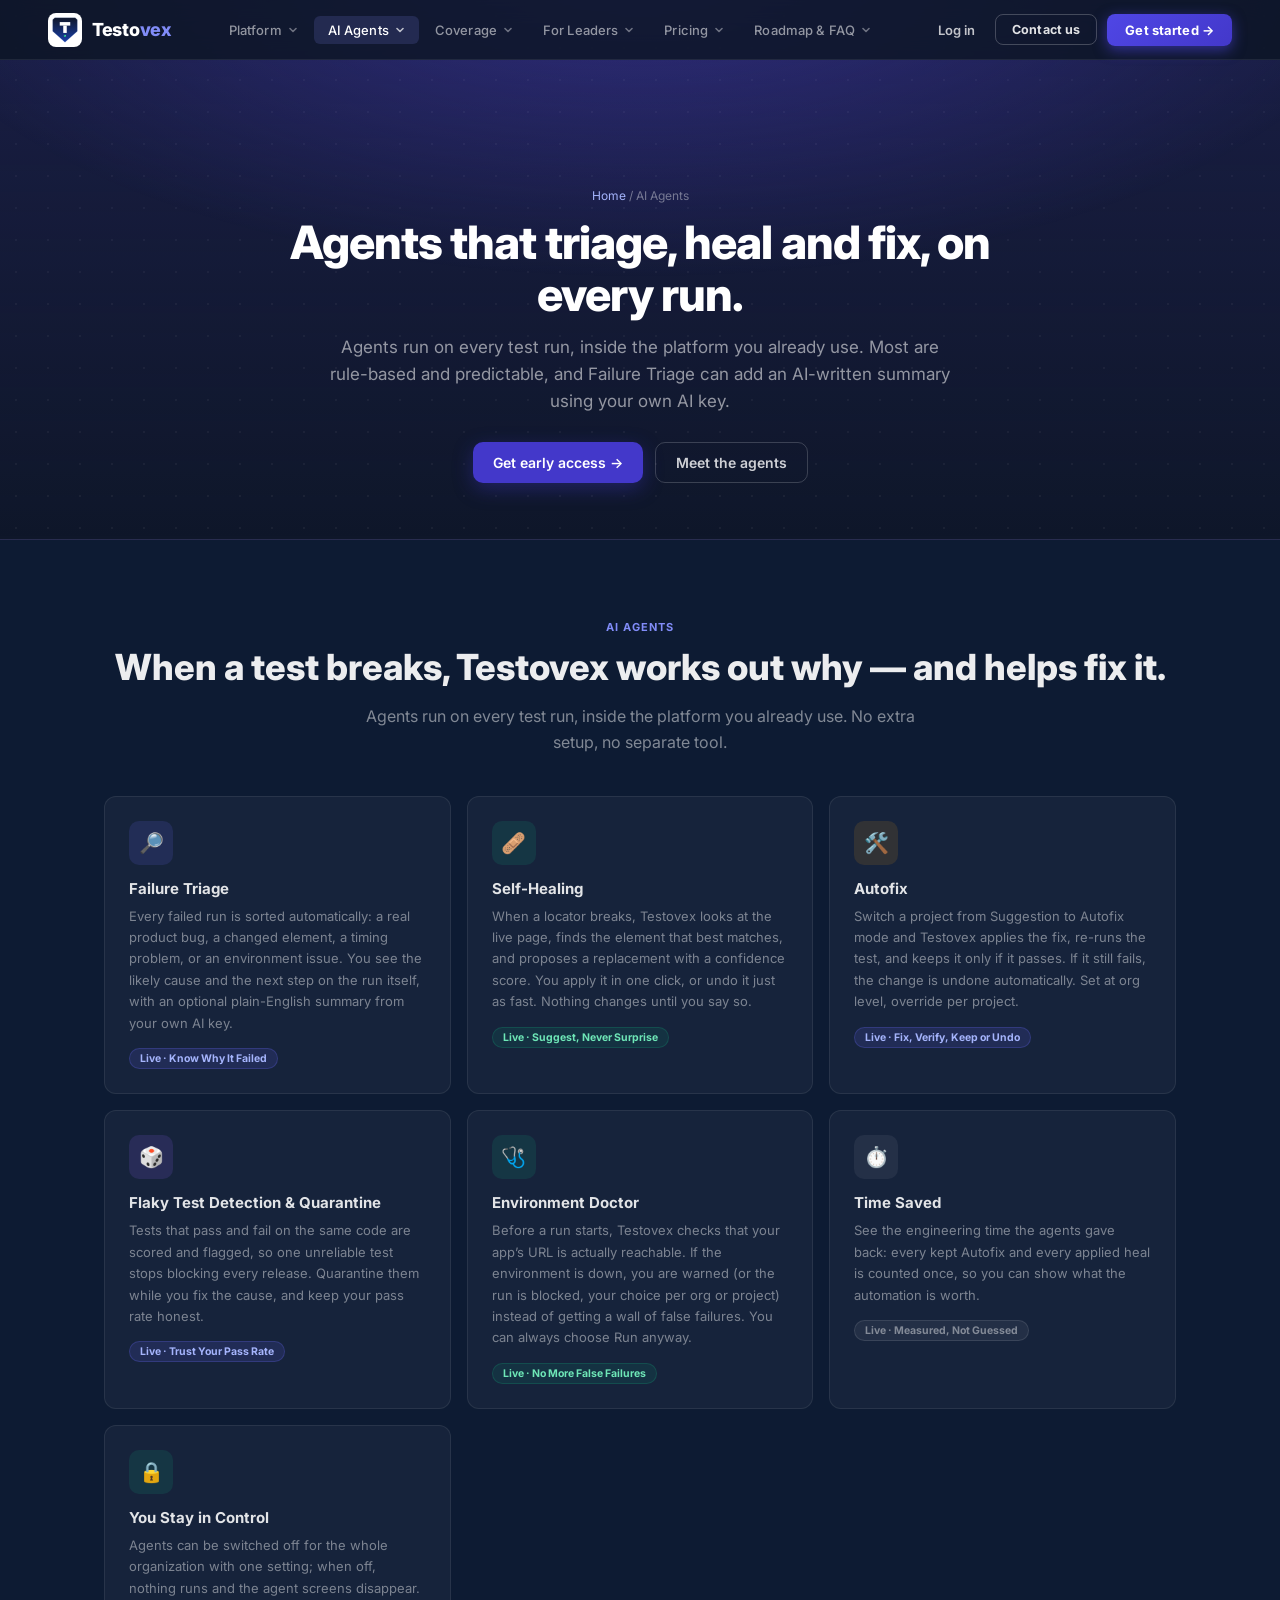
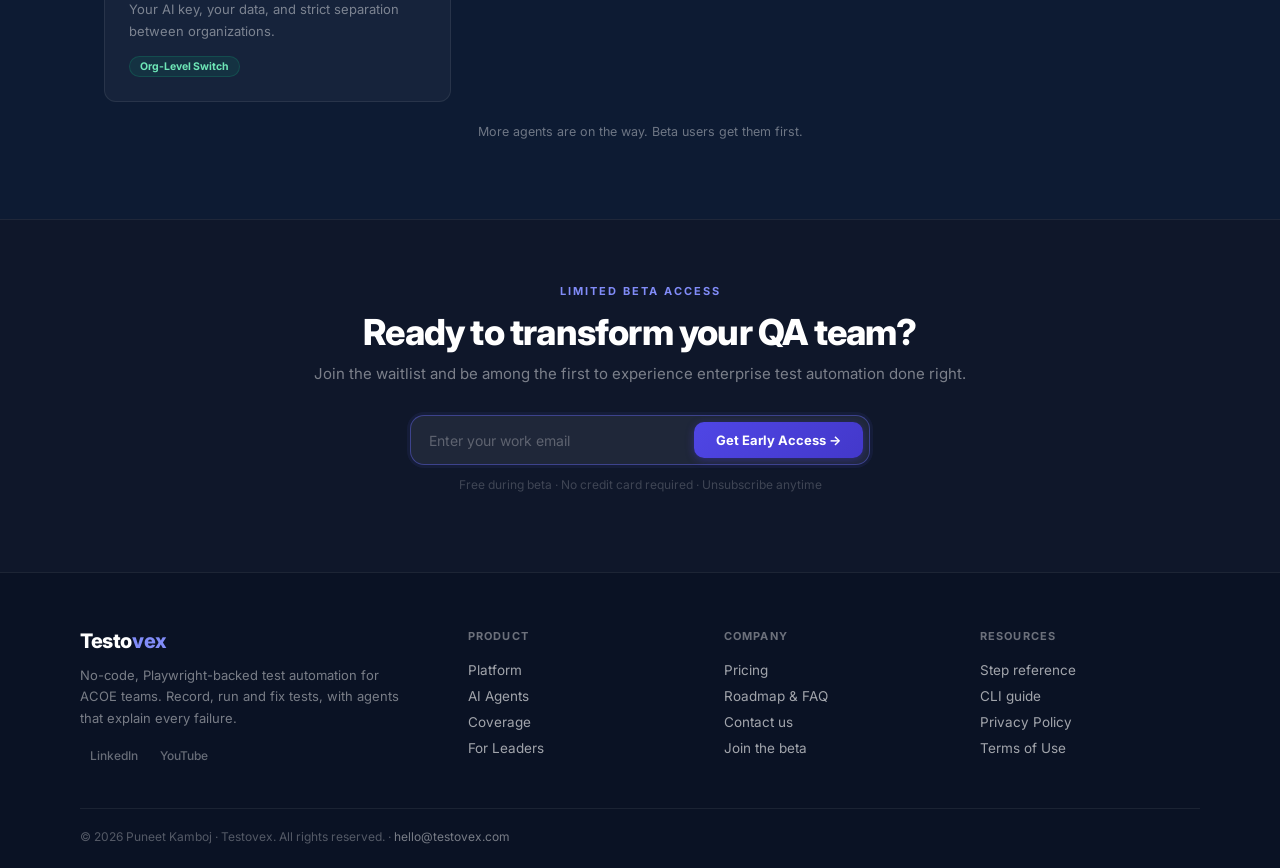
==== agents.html @ 24b2164e "Clean URLs without .html" ====
<!DOCTYPE html>
<html lang="en">
<head>
  <meta charset="UTF-8" />
  <meta name="viewport" content="width=device-width, initial-scale=1.0" />
  <title>AI Agents — Testovex</title>
  <meta name="description" content="Failure Triage, Self-Healing, Autofix, flaky test detection and Environment Doctor. Agents that explain every failure and help fix it." />

  <!-- Open Graph / LinkedIn / Facebook -->
  <meta property="og:type"        content="website" />
  <meta property="og:url"         content="https://testovex.com/agents" />
  <meta property="og:title"       content="AI Agents — Testovex" />
  <meta property="og:description" content="Failure Triage, Self-Healing, Autofix, flaky test detection and Environment Doctor. Agents that explain every failure and help fix it." />
  <meta property="og:image"       content="https://testovex.com/og-image.png" />
  <meta property="og:image:width"  content="1200" />
  <meta property="og:image:height" content="630" />
  <meta property="og:site_name"   content="Testovex" />

  <!-- Twitter / X Card -->
  <meta name="twitter:card"        content="summary_large_image" />
  <meta name="twitter:site"        content="@testovex" />
  <meta name="twitter:title"       content="AI Agents — Testovex" />
  <meta name="twitter:description" content="Failure Triage, Self-Healing, Autofix, flaky test detection and Environment Doctor. Agents that explain every failure and help fix it." />
  <meta name="twitter:image"       content="https://testovex.com/og-image.png" />

  <link rel="canonical" href="https://testovex.com/agents" />
  <link rel="icon" type="image/x-icon" href="favicon.ico" />
  <link rel="icon" type="image/png" sizes="32x32" href="favicon-32.png" />
  <link rel="icon" type="image/png" sizes="16x16" href="favicon-16.png" />
  <link rel="apple-touch-icon" sizes="180x180" href="apple-touch-icon.png" />
  <link rel="preconnect" href="https://fonts.googleapis.com" />
  <link rel="preconnect" href="https://fonts.gstatic.com" crossorigin />
  <link href="https://fonts.googleapis.com/css2?family=Inter:wght@400;500;600;700;800;900&family=JetBrains+Mono:wght@400;500&display=swap" rel="stylesheet" />
  <link rel="stylesheet" href="assets/site.css" />
</head>
<body>

<!-- Background -->
<div class="bg"></div>

<nav>
  <a class="nav-logo" href="/">
    <div class="nav-logo-icon">
      <svg width="28" height="28" viewBox="0 0 400 400" xmlns="http://www.w3.org/2000/svg">
        <defs>
          <linearGradient id="sg" x1="0" y1="0" x2="0" y2="1">
            <stop offset="0%" stop-color="#0F172A"/>
            <stop offset="100%" stop-color="#1A3FAA"/>
          </linearGradient>
        </defs>
        <polygon points="54,24 346,24 376,54 376,218 200,376 24,218 24,54" fill="url(#sg)"/>
        <polygon points="54,24 346,24 376,54 376,218 200,376 24,218 24,54" fill="none" stroke="#6384D4" stroke-width="4" stroke-opacity="0.6"/>
        <rect x="125" y="87" width="150" height="50" fill="white"/>
        <rect x="175" y="137" width="50" height="105" fill="white"/>
        <circle cx="200" cy="284" r="16" fill="#10B981"/>
        <polyline points="192,284 198,291 210,275" fill="none" stroke="white" stroke-width="3.5" stroke-linecap="round" stroke-linejoin="round"/>
      </svg>
    </div>
    <span class="nav-logo-name">Testo<span>vex</span></span>
  </a>
  <div class="lp-nav-links" id="lpNavLinks">
    <div class="lp-dd">
      <a class="lp-dd-btn" href="/platform" aria-haspopup="true">Platform <svg width="10" height="10" viewBox="0 0 10 10" aria-hidden="true"><path d="M2 3.5l3 3 3-3" fill="none" stroke="currentColor" stroke-width="1.6" stroke-linecap="round" stroke-linejoin="round"/></svg></a>
      <div class="lp-dd-menu" role="menu">
        <a href="/#demo" role="menuitem"><b>See it in action</b><span>Watch a real test run, start to finish</span></a>
        <a href="/platform#features" role="menuitem"><b>All features</b><span>Everything in the beta, at a glance</span></a>
        <a href="/platform#recorder" role="menuitem"><b>Smart recorder</b><span>Click through your app, get a smart-locator test</span></a>
        <a href="/platform#locator" role="menuitem"><b>Smart locator engine</b><span>9 strategies, tests survive UI change</span></a>
        <a href="/platform#recording" role="menuitem"><b>Run diagnostics</b><span>Video, screenshots and traces</span></a>
        <a href="/platform#collaboration" role="menuitem"><b>Version history</b><span>Rollback and project milestones</span></a>
        <a href="/platform#cli" role="menuitem"><b>CLI &amp; CI/CD</b><span>Run from any pipeline</span></a>
      </div>
    </div>
    <div class="lp-dd">
      <a class="lp-dd-btn active" href="/agents" aria-haspopup="true">AI Agents <svg width="10" height="10" viewBox="0 0 10 10" aria-hidden="true"><path d="M2 3.5l3 3 3-3" fill="none" stroke="currentColor" stroke-width="1.6" stroke-linecap="round" stroke-linejoin="round"/></svg></a>
      <div class="lp-dd-menu" role="menu">
        <a href="/agents#agents" role="menuitem"><b>All agents</b><span>What runs on every test run</span></a>
        <a href="/agents#a-triage" role="menuitem"><b>Failure Triage</b><span>Why each test failed, sorted automatically</span></a>
        <a href="/agents#a-heal" role="menuitem"><b>Self-Healing</b><span>A new locator proposed from the live page</span></a>
        <a href="/agents#a-autofix" role="menuitem"><b>Autofix</b><span>Apply, re-run, keep only if it passes</span></a>
        <a href="/agents#a-flaky" role="menuitem"><b>Flaky detection &amp; quarantine</b><span>Unreliable tests flagged, builds trusted</span></a>
        <a href="/agents#a-doctor" role="menuitem"><b>Environment Doctor</b><span>Checks your app is up before a run</span></a>
        <a href="/agents#a-time" role="menuitem"><b>Time Saved</b><span>Hours the agents gave back</span></a>
      </div>
    </div>
    <div class="lp-dd">
      <a class="lp-dd-btn" href="/coverage" aria-haspopup="true">Coverage <svg width="10" height="10" viewBox="0 0 10 10" aria-hidden="true"><path d="M2 3.5l3 3 3-3" fill="none" stroke="currentColor" stroke-width="1.6" stroke-linecap="round" stroke-linejoin="round"/></svg></a>
      <div class="lp-dd-menu" role="menu">
        <a href="/coverage#generate" role="menuitem"><b>Generate your way</b><span>UI, API or both: generate, record or build</span></a>
        <a href="/coverage#g-ui" role="menuitem"><b>No-code UI journeys</b><span>Record, generate or build browser flows</span></a>
        <a href="/coverage#g-api" role="menuitem"><b>No-code API checks</b><span>curl, Postman or OpenAPI in, tests out</span></a>
        <a href="/coverage#g-mix" role="menuitem"><b>Full-stack journeys</b><span>UI + API in one test case</span></a>
        <a href="/coverage#f-data" role="menuitem"><b>Data-driven runs</b><span>One flow, many rows: CSV, Excel, JSON or generated</span></a>
        <a href="/coverage#f-blueprint" role="menuitem"><b>AI scenarios from requirements</b><span>Blueprint: AI drafts automation from a user story</span></a>
        <a href="/coverage#f-url" role="menuitem"><b>AI from any URL</b><span>Paste a page, AI drafts wider coverage</span></a>
      </div>
    </div>
    <div class="lp-dd">
      <a class="lp-dd-btn" href="/leaders" aria-haspopup="true">For Leaders <svg width="10" height="10" viewBox="0 0 10 10" aria-hidden="true"><path d="M2 3.5l3 3 3-3" fill="none" stroke="currentColor" stroke-width="1.6" stroke-linecap="round" stroke-linejoin="round"/></svg></a>
      <div class="lp-dd-menu" role="menu">
        <a href="/leaders#org-demo" role="menuitem"><b>Org dashboards</b><span>Release readiness, automation value, failures</span></a>
        <a href="/leaders#f-library" role="menuitem"><b>Component library</b><span>One approved flow, shared by every project</span></a>
        <a href="/leaders#security" role="menuitem"><b>Security &amp; governance</b><span>Isolation, roles and locked credentials</span></a>
      </div>
    </div>
    <div class="lp-dd">
      <a class="lp-dd-btn" href="/pricing" aria-haspopup="true">Pricing <svg width="10" height="10" viewBox="0 0 10 10" aria-hidden="true"><path d="M2 3.5l3 3 3-3" fill="none" stroke="currentColor" stroke-width="1.6" stroke-linecap="round" stroke-linejoin="round"/></svg></a>
      <div class="lp-dd-menu" role="menu">
        <a href="/pricing#pricing" role="menuitem"><b>Plans</b><span>Starter, Team, Business and Enterprise</span></a>
        <a href="/pricing#roi" role="menuitem"><b>ROI calculator</b><span>What your QA team's time is worth</span></a>
      </div>
    </div>
    <div class="lp-dd">
      <a class="lp-dd-btn" href="/roadmap" aria-haspopup="true">Roadmap &amp; FAQ <svg width="10" height="10" viewBox="0 0 10 10" aria-hidden="true"><path d="M2 3.5l3 3 3-3" fill="none" stroke="currentColor" stroke-width="1.6" stroke-linecap="round" stroke-linejoin="round"/></svg></a>
      <div class="lp-dd-menu" role="menu">
        <a href="/roadmap#roadmap" role="menuitem"><b>Roadmap</b><span>What is coming after beta</span></a>
        <a href="/roadmap#faq" role="menuitem"><b>FAQ</b><span>Questions QA leaders and security teams ask</span></a>
        <a href="https://app.testovex.com/docs/steps/" role="menuitem"><b>Step reference</b><span>Every step type, with examples</span></a>
        <a href="https://app.testovex.com/docs/cli/" role="menuitem"><b>CLI guide</b><span>Install, run, rerun and CI gating</span></a>
      </div>
    </div>
  </div>
  <div class="nav-actions">
    <a class="nav-login" href="https://app.testovex.com/login">Log in</a>
    <a class="nav-btn nav-contact" href="mailto:hello@testovex.com?subject=Testovex%20Inquiry">Contact us</a>
    <a class="nav-btn nav-cta" href="#beta">Get started <span aria-hidden="true">→</span></a>
    <button type="button" class="nav-burger" id="navBurger" aria-label="Open menu" aria-expanded="false" aria-controls="lpMobile">
      <span></span><span></span><span></span>
    </button>
  </div>
  <div class="lp-mobile" id="lpMobile" hidden>
    <div class="lp-m-group">Platform</div>
    <a href="/#demo">See it in action</a>
    <a href="/platform#features">All features</a>
    <a href="/platform#recorder">Smart recorder</a>
    <a href="/platform#locator">Smart locator engine</a>
    <a href="/platform#recording">Run diagnostics</a>
    <a href="/platform#collaboration">Version history</a>
    <a href="/platform#cli">CLI &amp; CI/CD</a>
    <div class="lp-m-group">AI Agents</div>
    <a href="/agents#agents">All agents</a>
    <a href="/agents#a-triage">Failure Triage</a>
    <a href="/agents#a-heal">Self-Healing</a>
    <a href="/agents#a-autofix">Autofix</a>
    <a href="/agents#a-flaky">Flaky detection &amp; quarantine</a>
    <a href="/agents#a-doctor">Environment Doctor</a>
    <a href="/agents#a-time">Time Saved</a>
    <div class="lp-m-group">Coverage</div>
    <a href="/coverage#generate">Generate your way</a>
    <a href="/coverage#g-ui">No-code UI journeys</a>
    <a href="/coverage#g-api">No-code API checks</a>
    <a href="/coverage#g-mix">Full-stack journeys</a>
    <a href="/coverage#f-data">Data-driven runs</a>
    <a href="/coverage#f-blueprint">AI scenarios from requirements</a>
    <a href="/coverage#f-url">AI from any URL</a>
    <div class="lp-m-group">For Leaders</div>
    <a href="/leaders#org-demo">Org dashboards</a>
    <a href="/leaders#f-library">Component library</a>
    <a href="/leaders#security">Security &amp; governance</a>
    <div class="lp-m-group">More</div>
    <a href="/pricing#pricing">Pricing</a>
    <a href="/pricing#roi">ROI calculator</a>
    <a href="/roadmap#roadmap">Roadmap</a>
    <a href="/roadmap#faq">FAQ</a>
    <a href="https://app.testovex.com/docs/steps/">Step reference</a>
    <a href="https://app.testovex.com/docs/cli/">CLI guide</a>
    <div class="lp-m-actions">
      <a class="nav-btn nav-cta" href="#beta">Get started →</a>
      <a class="lp-m-login" href="https://app.testovex.com/login">Log in</a>
      <a class="lp-m-login" href="mailto:hello@testovex.com?subject=Testovex%20Inquiry">Contact us</a>
    </div>
  </div>
</nav>

<main>
<section class="pg-hero">
  <div class="pg-crumb"><a href="/">Home</a> / AI Agents</div>
  <h1>Agents that triage, heal and fix, on every run.</h1>
  <p>Agents run on every test run, inside the platform you already use. Most are rule-based and predictable, and Failure Triage can add an AI-written summary using your own AI key.</p>
  <div class="pg-actions">
    <a class="pg-btn primary" href="#beta">Get early access →</a>
    <a class="pg-btn ghost" href="#agents">Meet the agents</a>
  </div>
</section>

<section class="lp-agents" id="agents">
  <div class="lp-container">
    <div class="lp-features-header lp-fade">
      <div class="lp-sec-label">AI Agents</div>
      <div class="lp-sec-title">When a test breaks, Testovex works out why &mdash; and helps fix it.</div>
      <p class="lp-sec-sub">Agents run on every test run, inside the platform you already use. No extra setup, no separate tool.</p>
    </div>
    <div class="lp-feature-grid">
      <div class="lp-feature-card lp-fade" id="a-triage"><div class="lp-feature-icon" style="background:rgba(99,102,241,0.15)">🔎</div><h3>Failure Triage</h3><p>Every failed run is sorted automatically: a real product bug, a changed element, a timing problem, or an environment issue. You see the likely cause and the next step on the run itself, with an optional plain-English summary from your own AI key.</p><span class="lp-ftag blue">Live · Know Why It Failed</span></div>
      <div class="lp-feature-card lp-fade" id="a-heal"><div class="lp-feature-icon" style="background:rgba(16,185,129,0.12)">🩹</div><h3>Self-Healing</h3><p>When a locator breaks, Testovex looks at the live page, finds the element that best matches, and proposes a replacement with a confidence score. You apply it in one click, or undo it just as fast. Nothing changes until you say so.</p><span class="lp-ftag teal">Live · Suggest, Never Surprise</span></div>
      <div class="lp-feature-card lp-fade" id="a-autofix"><div class="lp-feature-icon" style="background:rgba(245,158,11,0.12)">🛠️</div><h3>Autofix</h3><p>Switch a project from Suggestion to Autofix mode and Testovex applies the fix, re-runs the test, and keeps it only if it passes. If it still fails, the change is undone automatically. Set at org level, override per project.</p><span class="lp-ftag blue">Live · Fix, Verify, Keep or Undo</span></div>
      <div class="lp-feature-card lp-fade" id="a-flaky"><div class="lp-feature-icon" style="background:rgba(139,92,246,0.15)">🎲</div><h3>Flaky Test Detection &amp; Quarantine</h3><p>Tests that pass and fail on the same code are scored and flagged, so one unreliable test stops blocking every release. Quarantine them while you fix the cause, and keep your pass rate honest.</p><span class="lp-ftag blue">Live · Trust Your Pass Rate</span></div>
      <div class="lp-feature-card lp-fade" id="a-doctor"><div class="lp-feature-icon" style="background:rgba(16,185,129,0.12)">🩺</div><h3>Environment Doctor</h3><p>Before a run starts, Testovex checks that your app&rsquo;s URL is actually reachable. If the environment is down, you are warned (or the run is blocked, your choice per org or project) instead of getting a wall of false failures. You can always choose Run anyway.</p><span class="lp-ftag teal">Live · No More False Failures</span></div>
      <div class="lp-feature-card lp-fade" id="a-time"><div class="lp-feature-icon" style="background:rgba(255,255,255,0.06)">⏱️</div><h3>Time Saved</h3><p>See the engineering time the agents gave back: every kept Autofix and every applied heal is counted once, so you can show what the automation is worth.</p><span class="lp-ftag gray">Live · Measured, Not Guessed</span></div>
      <div class="lp-feature-card lp-fade" id="a-control"><div class="lp-feature-icon" style="background:rgba(16,185,129,0.12)">🔒</div><h3>You Stay in Control</h3><p>Agents can be switched off for the whole organization with one setting; when off, nothing runs and the agent screens disappear. Your AI key, your data, and strict separation between organizations.</p><span class="lp-ftag teal">Org-Level Switch</span></div>
    </div>
    <p class="lp-agent-note">More agents are on the way. Beta users get them first.</p>
  </div>
</section>

<section class="cta-section" id="beta">
  <div class="section-eyebrow" style="margin-bottom:12px;">Limited beta access</div>
  <h2 class="cta-title">Ready to transform your QA team?</h2>
  <p class="cta-sub">Join the waitlist and be among the first to experience enterprise test automation done right.</p>

  <form class="cta-form" id="ctaForm">
    <input type="email" id="ctaEmailInput" placeholder="Enter your work email" required autocomplete="email" />
    <button type="submit">Get Early Access →</button>
  </form>
  <p class="cta-note">Free during beta · No credit card required · Unsubscribe anytime</p>

  <div class="cta-success" id="ctaSuccess" style="margin-top: 12px;">
    <svg viewBox="0 0 24 24" fill="none" stroke="currentColor" stroke-width="2.5" width="16" height="16"><polyline points="20 6 9 17 4 12"/></svg>
    You're on the list! We'll review and send your invite soon.
  </div>
</section>


</main>

<footer class="site-footer">
  <div class="sf-inner">
    <div class="sf-brand">
      <a class="sf-logo" href="/">Testo<span>vex</span></a>
      <p>No-code, Playwright-backed test automation for ACOE teams. Record, run and fix tests, with agents that explain every failure.</p>
      <div class="socials">
        <a href="https://linkedin.com/company/testovex" target="_blank" rel="noopener">LinkedIn</a>
        <a href="https://youtube.com/@testovex" target="_blank" rel="noopener">YouTube</a>
      </div>
    </div>
    <div class="sf-col">
      <h5>Product</h5>
      <a href="/platform">Platform</a>
      <a href="/agents">AI Agents</a>
      <a href="/coverage">Coverage</a>
      <a href="/leaders">For Leaders</a>
    </div>
    <div class="sf-col">
      <h5>Company</h5>
      <a href="/pricing">Pricing</a>
      <a href="/roadmap">Roadmap &amp; FAQ</a>
      <a href="mailto:hello@testovex.com">Contact us</a>
      <a href="#beta">Join the beta</a>
    </div>
    <div class="sf-col">
      <h5>Resources</h5>
      <a href="https://app.testovex.com/docs/steps/">Step reference</a>
      <a href="https://app.testovex.com/docs/cli/">CLI guide</a>
      <a href="/privacy-policy">Privacy Policy</a>
      <a href="/terms-of-use">Terms of Use</a>
    </div>
  </div>
  <div class="sf-bottom">© 2026 Puneet Kamboj · Testovex. All rights reserved. · <a href="mailto:hello@testovex.com">hello@testovex.com</a></div>
</footer>

<script src="assets/site.js" defer></script>
</body>
</html>
---- assets/site.css ----
/* base.css */
    *, *::before, *::after { margin: 0; padding: 0; box-sizing: border-box; }

    html, body {
      font-family: 'Inter', -apple-system, BlinkMacSystemFont, sans-serif;
      background: #0F172A;
      color: #fff;
      scroll-behavior: smooth;
      overflow-x: hidden; /* prevent horizontal scroll on any screen size */
    }

    /* ── Background ── */
    .bg {
      position: fixed;
      inset: 0;
      z-index: 0;
      pointer-events: none;
    }
    .bg::before {
      content: '';
      position: absolute;
      inset: 0;
      background:
        radial-gradient(ellipse 90% 55% at 50% -5%, #312E81 0%, transparent 65%),
        radial-gradient(ellipse 40% 40% at 85% 85%, #1E1B8C 0%, transparent 60%);
    }
    .bg::after {
      content: '';
      position: absolute;
      inset: 0;
      background-image: radial-gradient(circle, rgba(255,255,255,0.05) 1px, transparent 1px);
      background-size: 32px 32px;
    }

    /* ── Navbar ── */
    nav {
      position: fixed;
      top: 0;
      left: 0;
      right: 0;
      z-index: 100;
      height: 60px;
      display: flex;
      align-items: center;
      justify-content: space-between;
      padding: 0 48px;
      border-bottom: 1px solid rgba(255,255,255,0.07);
      background: rgba(15,23,42,0.85);
      backdrop-filter: blur(12px);
      -webkit-backdrop-filter: blur(12px);
    }

    /* Push page content below the fixed nav */
    body { padding-top: 60px; }
    .nav-logo {
      display: flex;
      align-items: center;
      gap: 10px;
      text-decoration: none;
    }
    .nav-logo-icon {
      width: 34px; height: 34px;
      background: white;
      border-radius: 8px;
      display: flex; align-items: center; justify-content: center;
      padding: 3px; flex-shrink: 0;
    }
    .nav-logo-name { font-size: 18px; font-weight: 800; color: white; letter-spacing: -0.3px; }
    .nav-logo-name span { color: #818CF8; }
    .nav-actions {
      display: flex; align-items: center; gap: 10px; flex-shrink: 0;
    }
    /* Same gradient/shadow language as the "Get Early Access" CTA button */
    .nav-btn {
      flex-shrink: 0; white-space: nowrap; text-decoration: none;
      padding: 7px 16px; border-radius: 8px;
      background: linear-gradient(135deg, #4F46E5 0%, #4338CA 100%);
      color: white; font-size: 12.5px; font-weight: 700;
      font-family: inherit; letter-spacing: 0.01em;
      box-shadow: 0 2px 8px rgba(67,56,202,0.45);
      transition: opacity 0.2s, transform 0.1s;
    }
    .nav-btn:hover { opacity: 0.88; transform: translateY(-1px); }
    

    /* ── Hero section ── */
    .hero {
      position: relative;
      z-index: 10;
      min-height: calc(100vh - 60px);
      display: flex;
      flex-direction: row;
      align-items: center;
      justify-content: center;
      gap: 56px;
      padding: 48px 48px;
    }

    /* ── Left column ── */
    .hero-left {
      flex: 0 0 430px;
      display: flex;
      flex-direction: column;
      align-items: flex-start;
    }

    /* Status badge */
    .status {
      display: inline-flex; align-items: center; gap: 7px;
      background: rgba(67,56,202,0.2);
      border: 1px solid rgba(99,102,241,0.35);
      border-radius: 999px;
      padding: 5px 16px;
      font-size: 12px; font-weight: 600; color: #C7D2FE;
      margin-bottom: 16px;
    }
    .status-dot {
      width: 6px; height: 6px;
      background: #10B981; border-radius: 50%;
      animation: blink 2s infinite;
    }
    @keyframes blink { 0%,100% { opacity:1; } 50% { opacity:0.4; } }

    /* Headline */
    h1 {
      font-size: clamp(28px, 3.2vw, 46px);
      font-weight: 900; line-height: 1.08;
      letter-spacing: -1.5px; text-align: left;
      margin-bottom: 12px;
    }
    h1 .muted  { color: rgba(255,255,255,0.38); }
    h1 .accent { color: #818CF8; }

    /* Social proof bar */
    .social-proof {
      display: flex; align-items: center; gap: 10px;
      margin-bottom: 16px;
    }
    .sp-avatars {
      display: flex;
    }
    .sp-avatar {
      width: 28px; height: 28px; border-radius: 50%;
      border: 2px solid #0F172A;
      margin-left: -8px; flex-shrink: 0;
      display: flex; align-items: center; justify-content: center;
      font-size: 10px; font-weight: 700; color: white;
    }
    .sp-avatar:first-child { margin-left: 0; }
    .sp-text { font-size: 13px; color: rgba(255,255,255,0.55); }
    .sp-text strong { color: #A5B4FC; font-weight: 600; }

    /* Subtitle */
    .sub {
      font-size: 14px; line-height: 1.65;
      color: rgba(255,255,255,0.5);
      margin-bottom: 22px;
    }
    .sub strong { color: rgba(255,255,255,0.8); font-weight: 600; }

    /* Beta perks row */
    .beta-perks {
      display: flex; flex-wrap: wrap; gap: 8px;
      margin-bottom: 20px;
    }
    .perk {
      display: flex; align-items: center; gap: 5px;
      font-size: 11.5px; font-weight: 600;
      color: #6EE7B7;
      background: rgba(16,185,129,0.08);
      border: 1px solid rgba(16,185,129,0.2);
      border-radius: 999px;
      padding: 4px 12px;
    }
    .perk svg { flex-shrink: 0; }

    /* Email form */
    .form-wrap { width: 100%; margin-bottom: 8px; }
    .form-label {
      font-size: 11px; font-weight: 700;
      letter-spacing: 1.2px; text-transform: uppercase;
      color: #818CF8; margin-bottom: 10px;
    }
    .form {
      display: flex; align-items: center; gap: 8px;
      background: rgba(255,255,255,0.07);
      border: 1.5px solid rgba(99,102,241,0.45);
      border-radius: 14px;
      padding: 6px 6px 6px 18px;
      transition: border-color 0.2s, box-shadow 0.2s;
      box-shadow: 0 0 0 3px rgba(99,102,241,0.08), inset 0 1px 0 rgba(255,255,255,0.06);
    }
    .form:focus-within {
      border-color: #6366F1;
      box-shadow: 0 0 0 4px rgba(99,102,241,0.18), inset 0 1px 0 rgba(255,255,255,0.08);
    }
    .form-icon { color: rgba(129,140,248,0.7); flex-shrink: 0; display: flex; }
    .form input {
      flex: 1; background: transparent; border: none; outline: none;
      color: white; font-size: 14px; font-family: inherit; min-width: 0;
    }
    .form input::placeholder { color: rgba(255,255,255,0.28); }
    .form button {
      flex-shrink: 0; padding: 10px 20px; border-radius: 10px; border: none;
      background: linear-gradient(135deg, #4F46E5 0%, #4338CA 100%);
      color: white; font-size: 13px; font-weight: 700; cursor: pointer;
      font-family: inherit; transition: opacity 0.2s, transform 0.1s;
      white-space: nowrap;
      box-shadow: 0 2px 8px rgba(67,56,202,0.45);
    }
    .form button:hover { opacity: 0.88; transform: translateY(-1px); }
    .form-note { font-size: 11px; color: rgba(255,255,255,0.22); margin-top: 8px; }

    /* Urgency line */
    .urgency {
      display: flex; align-items: center; gap: 6px;
      font-size: 12px; color: rgba(255,165,0,0.75);
      margin-top: 12px;
    }
    .urgency svg { flex-shrink: 0; }

    /* Spot counter */
    .spot-counter {
      width: 100%;
      background: rgba(255,165,0,0.06);
      border: 1px solid rgba(255,165,0,0.2);
      border-radius: 12px;
      padding: 12px 16px;
      margin-top: 12px;
    }
    .spot-counter-top {
      display: flex; align-items: center; justify-content: space-between;
      margin-bottom: 8px;
    }
    .spot-counter-label {
      font-size: 12px; font-weight: 600; color: rgba(255,165,0,0.85);
      display: flex; align-items: center; gap: 6px;
    }
    .spot-counter-nums {
      font-size: 11px; color: rgba(255,255,255,0.4);
    }
    .spot-counter-nums strong { color: rgba(255,255,255,0.75); font-weight: 700; }
    .spot-bar-bg {
      width: 100%; height: 6px; border-radius: 3px;
      background: rgba(255,255,255,0.08);
      overflow: hidden;
    }
    .spot-bar-fill {
      height: 100%; border-radius: 3px;
      background: linear-gradient(90deg, #F59E0B, #EF4444);
      transition: width 0.5s ease;
    }
    .spot-counter-bottom {
      display: flex; align-items: center; justify-content: space-between;
      margin-top: 6px;
    }
    .spot-joined {
      font-size: 11px; color: rgba(255,255,255,0.35);
    }
    .spot-joined strong { color: #6EE7B7; font-weight: 700; }
    .spot-remaining {
      font-size: 11px; font-weight: 700; color: rgba(255,165,0,0.8);
    }

    /* Success / duplicate messages */
    .success-msg {
      display: none; align-items: center; gap: 8px;
      background: rgba(16,185,129,0.1);
      border: 1px solid rgba(16,185,129,0.28);
      border-radius: 10px; padding: 12px 18px;
      font-size: 13px; font-weight: 600; color: #6EE7B7;
      width: 100%; margin-bottom: 8px;
    }

    /* ── Divider ── */
    .col-divider {
      width: 1px; align-self: stretch;
      background: rgba(255,255,255,0.07); flex-shrink: 0;
    }

    /* ── Right column: feature grid ── */
    .hero-right { flex: 1; min-width: 0; }
    .features-label {
      font-size: 10.5px; font-weight: 700;
      letter-spacing: 1.8px; text-transform: uppercase;
      color: rgba(255,255,255,0.25); margin-bottom: 10px;
    }
    .feature-grid {
      display: grid;
      grid-template-columns: repeat(4, 1fr);
      gap: 7px;
    }
    .feat {
      display: flex; flex-direction: row; align-items: flex-start;
      gap: 9px;
      background: rgba(255,255,255,0.04);
      border: 1px solid rgba(255,255,255,0.08);
      border-radius: 9px; padding: 10px 12px;
      text-align: left;
      transition: background 0.2s, border-color 0.2s, transform 0.15s;
      cursor: default;
    }
    .feat:hover {
      background: rgba(99,102,241,0.1);
      border-color: rgba(99,102,241,0.3);
      transform: translateY(-2px);
    }
    .feat-icon { font-size: 16px; line-height: 1; flex-shrink: 0; margin-top: 1px; }
    .feat-content { display: flex; flex-direction: column; gap: 3px; min-width: 0; }
    .feat-label { font-size: 11.5px; font-weight: 700; color: rgba(255,255,255,0.75); line-height: 1.2; }
    .feat-desc  { font-size: 10.5px; color: rgba(255,255,255,0.38); line-height: 1.3; }
    .feat:hover .feat-label { color: rgba(255,255,255,0.95); }
    .feat:hover .feat-desc  { color: rgba(255,255,255,0.6); }

    /* ── How it works ── */
    .hiw-section {
      position: relative; z-index: 10;
      padding: 72px 48px 80px;
      border-top: 1px solid rgba(255,255,255,0.07);
    }
    .hiw-steps {
      display: grid;
      grid-template-columns: repeat(3, 1fr);
      gap: 0;
      margin-top: 48px;
      position: relative;
    }
    .hiw-steps::before {
      content: '';
      position: absolute;
      top: 28px; left: calc(16.67% + 14px); right: calc(16.67% + 14px);
      height: 1px;
      background: linear-gradient(90deg, rgba(99,102,241,0.5) 0%, rgba(99,102,241,0.15) 50%, rgba(99,102,241,0.5) 100%);
    }
    .hiw-step {
      display: flex; flex-direction: column; align-items: center;
      text-align: center; padding: 0 24px;
    }
    .hiw-num {
      width: 56px; height: 56px; border-radius: 50%;
      background: linear-gradient(135deg, #4F46E5 0%, #4338CA 100%);
      display: flex; align-items: center; justify-content: center;
      font-size: 20px; font-weight: 900; color: white;
      box-shadow: 0 0 0 6px rgba(99,102,241,0.15);
      margin-bottom: 20px; position: relative; z-index: 1;
      flex-shrink: 0;
    }
    .hiw-icon-wrap {
      width: 56px; height: 56px; border-radius: 50%;
      background: rgba(99,102,241,0.12);
      border: 1px solid rgba(99,102,241,0.25);
      display: flex; align-items: center; justify-content: center;
      font-size: 22px;
      margin-bottom: 20px; position: relative; z-index: 1;
      flex-shrink: 0;
    }
    .hiw-step-title {
      font-size: 16px; font-weight: 800; color: white;
      margin-bottom: 8px; letter-spacing: -0.3px;
    }
    .hiw-step-desc {
      font-size: 13.5px; color: rgba(255,255,255,0.45); line-height: 1.6;
    }
    .hiw-step-tag {
      display: inline-block;
      font-size: 10px; font-weight: 700; letter-spacing: 0.8px; text-transform: uppercase;
      color: #818CF8;
      background: rgba(99,102,241,0.1);
      border: 1px solid rgba(99,102,241,0.2);
      border-radius: 4px; padding: 2px 8px;
      margin-bottom: 10px;
    }
    .hiw-callout {
      margin-top: 48px;
      background: rgba(99,102,241,0.07);
      border: 1px solid rgba(99,102,241,0.18);
      border-radius: 16px;
      padding: 24px 32px;
      display: flex; align-items: center; gap: 20px;
    }
    .hiw-callout-icon {
      font-size: 28px; flex-shrink: 0;
    }
    .hiw-callout-text { flex: 1; }
    .hiw-callout-title { font-size: 14px; font-weight: 700; color: white; margin-bottom: 4px; }
    .hiw-callout-desc  { font-size: 13px; color: rgba(255,255,255,0.45); line-height: 1.5; }

    /* ── Illustrated mockups ── */
    .mock-ui {
      width: 100%; height: 220px;
      background: #0A1628;
      position: relative; overflow: hidden;
      display: flex; flex-direction: column;
    }
    .mock-sidebar {
      position: absolute; left: 0; top: 0; bottom: 0;
      width: 120px;
      background: rgba(255,255,255,0.03);
      border-right: 1px solid rgba(255,255,255,0.06);
      display: flex; flex-direction: column;
      gap: 4px; padding: 12px 8px;
    }
    .mock-nav-item {
      height: 22px; border-radius: 5px;
      background: rgba(255,255,255,0.05);
    }
    .mock-nav-item.active {
      background: rgba(99,102,241,0.18);
      border: 1px solid rgba(99,102,241,0.25);
    }
    .mock-main {
      position: absolute; left: 120px; top: 0; right: 0; bottom: 0;
      padding: 12px;
      display: flex; flex-direction: column; gap: 6px;
    }
    .mock-step-row {
      display: flex; align-items: center; gap: 8px;
      background: rgba(255,255,255,0.04);
      border: 1px solid rgba(255,255,255,0.06);
      border-radius: 6px; padding: 6px 10px;
      animation: slideIn 0.4s ease both;
    }
    .mock-step-row.new-row {
      background: rgba(99,102,241,0.1);
      border-color: rgba(99,102,241,0.25);
    }
    @keyframes slideIn { from { opacity:0; transform:translateX(-8px); } to { opacity:1; transform:none; } }
    .mock-step-num {
      width: 16px; height: 16px; border-radius: 50%;
      background: linear-gradient(135deg,#4F46E5,#4338CA);
      font-size: 8px; font-weight: 900; color: white;
      display: flex; align-items: center; justify-content: center;
      flex-shrink: 0;
    }
    .mock-step-label {
      flex: 1; height: 8px; border-radius: 3px;
      background: rgba(255,255,255,0.12);
    }
    .mock-step-badge {
      font-size: 8px; font-weight: 700; padding: 2px 6px; border-radius: 3px;
      background: rgba(16,185,129,0.15); color: #6EE7B7;
      border: 1px solid rgba(16,185,129,0.2);
    }
    /* Run result mockup */
    .mock-result-grid {
      display: grid; grid-template-columns: 1fr 1fr; gap: 6px;
    }
    .mock-stat {
      background: rgba(255,255,255,0.04);
      border: 1px solid rgba(255,255,255,0.07);
      border-radius: 7px; padding: 8px 10px;
    }
    .mock-stat.pass { border-color: rgba(16,185,129,0.25); background: rgba(16,185,129,0.07); }
    .mock-stat.fail { border-color: rgba(239,68,68,0.25); background: rgba(239,68,68,0.07); }
    .mock-stat-num { font-size: 18px; font-weight: 900; color: white; }
    .mock-stat-num.g { color: #6EE7B7; }
    .mock-stat-num.r { color: #FCA5A5; }
    .mock-stat-lbl { font-size: 9px; color: rgba(255,255,255,0.35); margin-top: 1px; }
    .mock-video-bar {
      display: flex; align-items: center; gap: 8px;
      background: rgba(99,102,241,0.08);
      border: 1px solid rgba(99,102,241,0.18);
      border-radius: 6px; padding: 7px 10px;
    }
    .mock-play-btn {
      width: 20px; height: 20px; border-radius: 50%;
      background: linear-gradient(135deg,#4F46E5,#4338CA);
      display: flex; align-items: center; justify-content: center;
      flex-shrink: 0;
    }
    .mock-timeline { flex: 1; height: 4px; border-radius: 2px; background: rgba(255,255,255,0.08); overflow: hidden; }
    .mock-timeline-fill { height: 100%; width: 38%; background: #6366F1; border-radius: 2px; }
    /* Analytics mockup */
    .mock-chart-bars {
      display: flex; align-items: flex-end; gap: 4px;
      height: 80px; padding: 0 4px;
    }
    .mock-bar {
      flex: 1; border-radius: 3px 3px 0 0;
      background: linear-gradient(180deg, #6366F1 0%, #4338CA 100%);
      opacity: 0.7;
      animation: growBar 0.6s ease both;
    }
    .mock-bar.hi { opacity: 1; }
    .mock-bar.lo { opacity: 0.35; }
    @keyframes growBar { from { transform: scaleY(0); transform-origin: bottom; } to { transform: scaleY(1); } }

    /* scroll hint */
    .scroll-hint {
      position: absolute;
      bottom: 24px; left: 50%;
      transform: translateX(-50%);
      display: flex; flex-direction: column; align-items: center; gap: 6px;
      font-size: 11px; color: rgba(255,255,255,0.22);
      animation: bobble 2.5s ease-in-out infinite;
      cursor: pointer; text-decoration: none;
    }
    @keyframes bobble { 0%,100% { transform: translateX(-50%) translateY(0); } 50% { transform: translateX(-50%) translateY(5px); } }

    /* ── Screenshots section ── */
    .screenshots-section {
      position: relative; z-index: 10;
      padding: 72px 48px 80px;
      border-top: 1px solid rgba(255,255,255,0.07);
    }
    .section-eyebrow {
      font-size: 11px; font-weight: 700;
      letter-spacing: 2px; text-transform: uppercase;
      color: #818CF8; margin-bottom: 10px;
    }
    .section-title {
      font-size: clamp(24px, 2.5vw, 36px);
      font-weight: 800; letter-spacing: -0.8px;
      color: white; margin-bottom: 8px;
    }
    .section-sub {
      font-size: 15px; color: rgba(255,255,255,0.45);
      margin-bottom: 48px; max-width: 520px;
    }

    .screenshots-grid {
      display: grid;
      grid-template-columns: repeat(3, 1fr);
      gap: 24px;
    }

    .ss-card {
      display: flex; flex-direction: column;
      background: rgba(255,255,255,0.03);
      border: 1px solid rgba(255,255,255,0.09);
      border-radius: 16px;
      overflow: hidden;
      transition: border-color 0.25s, transform 0.2s, box-shadow 0.25s;
    }
    .ss-card:hover {
      border-color: rgba(99,102,241,0.4);
      transform: translateY(-4px);
      box-shadow: 0 20px 60px rgba(67,56,202,0.18);
    }

    /* Browser chrome bar */
    .ss-chrome {
      display: flex; align-items: center; gap: 6px;
      background: rgba(255,255,255,0.05);
      border-bottom: 1px solid rgba(255,255,255,0.06);
      padding: 8px 12px;
      flex-shrink: 0;
    }
    .ss-dot {
      width: 8px; height: 8px; border-radius: 50%;
    }
    .ss-dot-r { background: rgba(255,95,86,0.5); }
    .ss-dot-y { background: rgba(255,189,46,0.5); }
    .ss-dot-g { background: rgba(39,201,63,0.5); }
    .ss-url {
      flex: 1; background: rgba(255,255,255,0.06); border-radius: 4px;
      padding: 3px 8px; font-size: 9px; color: rgba(255,255,255,0.25);
      margin-left: 4px;
    }

    /* Screenshot image area */
    .ss-img {
      flex: 1;
      position: relative;
      background: rgba(15,23,42,0.6);
      display: flex; align-items: stretch; justify-content: center;
      overflow: hidden;
      min-height: 200px;
    }
    .ss-img img {
      width: 100%; height: 100%;
      object-fit: cover; object-position: top left;
      display: block;
    }
    .mock-ui { min-height: 200px; display: flex; }
    /* Placeholder — hidden; replaced by .mock-ui */
    .ss-placeholder { display: none; }

    .ss-body { padding: 18px 20px 20px; }
    .ss-tag {
      display: inline-block;
      font-size: 10px; font-weight: 700; letter-spacing: 0.8px; text-transform: uppercase;
      color: #818CF8;
      background: rgba(99,102,241,0.1);
      border: 1px solid rgba(99,102,241,0.2);
      border-radius: 4px; padding: 2px 8px;
      margin-bottom: 8px;
    }
    .ss-title { font-size: 15px; font-weight: 700; color: white; margin-bottom: 6px; }
    .ss-desc  { font-size: 13px; color: rgba(255,255,255,0.45); line-height: 1.5; }

    /* ── Bottom CTA section ── */
    .cta-section {
      position: relative; z-index: 10;
      padding: 64px 48px 80px;
      border-top: 1px solid rgba(255,255,255,0.07);
      display: flex; flex-direction: column; align-items: center;
      text-align: center;
    }
    .cta-title {
      font-size: clamp(24px, 2.8vw, 38px);
      font-weight: 800; letter-spacing: -0.8px; color: white;
      margin-bottom: 10px;
    }
    .cta-sub { font-size: 15px; color: rgba(255,255,255,0.45); margin-bottom: 32px; }
    .cta-form {
      display: flex; gap: 10px; width: 100%; max-width: 460px;
      background: rgba(255,255,255,0.07);
      border: 1.5px solid rgba(99,102,241,0.45);
      border-radius: 14px;
      padding: 6px 6px 6px 18px;
      transition: border-color 0.2s, box-shadow 0.2s;
      box-shadow: 0 0 0 3px rgba(99,102,241,0.08);
    }
    .cta-form:focus-within {
      border-color: #6366F1;
      box-shadow: 0 0 0 4px rgba(99,102,241,0.18);
    }
    .cta-form input {
      flex: 1; background: transparent; border: none; outline: none;
      color: white; font-size: 14px; font-family: inherit; min-width: 0;
    }
    .cta-form input::placeholder { color: rgba(255,255,255,0.28); }
    .cta-form button {
      flex-shrink: 0; padding: 10px 22px; border-radius: 10px; border: none;
      background: linear-gradient(135deg, #4F46E5 0%, #4338CA 100%);
      color: white; font-size: 13px; font-weight: 700; cursor: pointer;
      font-family: inherit; transition: opacity 0.2s, transform 0.1s;
      box-shadow: 0 2px 8px rgba(67,56,202,0.45);
    }
    .cta-form button:hover { opacity: 0.88; transform: translateY(-1px); }
    .cta-note { font-size: 12px; color: rgba(255,255,255,0.2); margin-top: 12px; }
    .cta-success {
      display: none; align-items: center; gap: 8px;
      background: rgba(16,185,129,0.1); border: 1px solid rgba(16,185,129,0.28);
      border-radius: 10px; padding: 12px 20px;
      font-size: 14px; font-weight: 600; color: #6EE7B7;
    }

    /* ── Footer ── */
    footer {
      position: relative; z-index: 10;
      display: flex; align-items: center; justify-content: space-between;
      padding: 0 48px; height: 56px;
      border-top: 1px solid rgba(255,255,255,0.07);
    }
    .footer-copy {
      font-size: 12px; color: rgba(255,255,255,0.25);
      display: flex; align-items: center; gap: 16px;
    }
    .footer-email {
      font-size: 12px; color: rgba(255,255,255,0.35);
      text-decoration: none; transition: color 0.2s;
    }
    .footer-email:hover { color: rgba(255,255,255,0.7); }
    .socials { display: flex; align-items: center; gap: 2px; }
    .socials a {
      display: flex; align-items: center; gap: 5px;
      color: rgba(255,255,255,0.38); text-decoration: none;
      font-size: 12px; font-weight: 500;
      padding: 5px 10px; border-radius: 6px;
      transition: color 0.2s, background 0.2s;
    }
    .socials a:hover { color: white; background: rgba(255,255,255,0.07); }
    .socials a svg { width: 13px; height: 13px; flex-shrink: 0; }

    /* ── Mobile ── */
    /* ── Tablet (≤860px) ── */
    @media (max-width: 860px) {
      nav { padding: 0 24px; }
      .scroll-hint { display: none; }

      .hero {
        flex-direction: column; align-items: center;
        padding: 32px 24px; gap: 32px; min-height: auto;
      }
      .hero-left { flex: none; width: 100%; max-width: 540px; align-items: center; }
      h1 { text-align: center; font-size: clamp(28px, 6vw, 42px); }
      .sub { text-align: center; }
      .social-proof { justify-content: center; }
      .beta-perks { justify-content: center; }
      .col-divider { display: none; }
      .hero-right { width: 100%; }
      .feature-grid { grid-template-columns: repeat(3, 1fr); }

      .hiw-section { padding: 48px 24px; }
      .hiw-steps { grid-template-columns: 1fr; gap: 32px; }
      .hiw-steps::before { display: none; }
      .hiw-callout { flex-direction: column; text-align: center; }

      .screenshots-section { padding: 48px 24px 56px; }
      .screenshots-grid { grid-template-columns: 1fr; }

      .cta-section { padding: 48px 24px 64px; }

      footer {
        flex-direction: column; height: auto;
        padding: 20px 24px; gap: 14px;
      }
      .socials { flex-wrap: wrap; justify-content: center; }
    }

    /* ── Large phone (≤600px) ── */
    @media (max-width: 600px) {
      .feature-grid { grid-template-columns: repeat(2, 1fr); }

      /* Stack form: input full-width on top, button below */
      .form {
        flex-direction: column; align-items: stretch;
        padding: 10px 14px; gap: 10px;
      }
      .form-icon { display: none; }
      .form input { font-size: 15px; }
      .form button {
        padding: 12px 16px; border-radius: 10px; font-size: 14px;
        width: 100%; text-align: center;
      }

      .cta-form {
        flex-direction: column; align-items: stretch;
        padding: 10px 14px; gap: 10px;
      }
      .cta-form input { font-size: 15px; }
      .cta-form button {
        padding: 12px 16px; border-radius: 10px; font-size: 14px;
        width: 100%; text-align: center;
      }

      .hiw-step { padding: 0 8px; }
      .section-title { font-size: clamp(20px, 5.5vw, 28px); }
    }

    /* ── Small phone (≤420px) ── */
    @media (max-width: 420px) {
      nav { padding: 0 16px; }

      .hero { padding: 24px 16px; gap: 24px; }
      .hero-left { max-width: 100%; }
      h1 { font-size: clamp(26px, 7vw, 36px); letter-spacing: -1px; }
      .beta-perks { gap: 6px; }
      .perk { font-size: 11px; padding: 4px 10px; }

      .hiw-section { padding: 36px 16px; }
      .hiw-callout { padding: 18px 20px; }

      .screenshots-section { padding: 36px 16px 48px; }
      .section-sub { font-size: 14px; }

      .cta-section { padding: 36px 16px 56px; }
      .cta-title { font-size: clamp(20px, 6vw, 28px); }

      /* Simplify mock-ui on very small screens — hide sidebar to give content room */
      .mock-sidebar { display: none; }
      .mock-main { left: 0; padding: 10px; }

      footer { padding: 16px; }
      .footer-copy { flex-direction: column; gap: 6px; align-items: center; text-align: center; }
    }

    /* ── Nav feature links ── */
    .lp-nav-links {
      display: flex; align-items: center;
      flex: 1; justify-content: center; gap: 4px;
    }
    .lp-nav-links a {
      font-size: 13px; font-weight: 500;
      color: rgba(255,255,255,0.55);
      text-decoration: none; padding: 6px 14px;
      border-radius: 6px; white-space: nowrap;
      transition: color .15s, background .15s;
      letter-spacing: 0.01em;
    }
    .lp-nav-links a:hover {
      color: rgba(255,255,255,0.88);
      background: rgba(255,255,255,0.06);
    }
    @media (max-width: 960px) { .lp-nav-links { display: none; } }

    /* ── Nav v2: grouped menu, mobile menu, active state ── */
    html { scroll-padding-top: 76px; }
    section[id], div[id="beta"] { scroll-margin-top: 76px; }
    nav { transition: background .2s, box-shadow .2s, border-color .2s; }
    nav.scrolled { background: rgba(15,23,42,0.96); border-bottom-color: rgba(255,255,255,0.12); box-shadow: 0 6px 24px rgba(2,6,23,0.35); }
    .lp-nav-links { gap: 2px; }
    .lp-nav-links > a, .lp-dd-btn {
      font-size: 13.5px; font-weight: 500; font-family: inherit;
      color: rgba(255,255,255,0.62); text-decoration: none;
      padding: 8px 13px; border-radius: 8px; white-space: nowrap;
      background: none; border: 0; cursor: pointer;
      display: inline-flex; align-items: center; gap: 6px;
      transition: color .15s, background .15s;
    }
    .lp-nav-links > a:hover, .lp-dd-btn:hover, .lp-dd:focus-within > .lp-dd-btn, .lp-dd:hover > .lp-dd-btn {
      color: #fff; background: rgba(255,255,255,0.07);
    }
    .lp-nav-links > a.active, .lp-dd-btn.active { color: #fff; background: rgba(129,140,248,0.16); }
    .lp-dd { position: relative; }
    .lp-dd-btn svg { opacity: .7; transition: transform .15s; }
    .lp-dd:hover .lp-dd-btn svg, .lp-dd:focus-within .lp-dd-btn svg { transform: rotate(180deg); }
    .lp-dd-menu {
      position: absolute; top: 100%; left: 50%; transform: translateX(-50%);
      min-width: 270px; padding: 8px; margin-top: 8px;
      background: rgba(15,23,42,0.99); border: 1px solid rgba(255,255,255,0.1);
      border-radius: 12px; box-shadow: 0 18px 40px rgba(2,6,23,0.55);
      display: none; flex-direction: column; gap: 2px;
    }
    .lp-dd-menu::before { content: ""; position: absolute; left: 0; right: 0; top: -10px; height: 10px; }
    .lp-dd:hover .lp-dd-menu, .lp-dd:focus-within .lp-dd-menu { display: flex; }
    .lp-dd.closed .lp-dd-menu { display: none !important; }
    .lp-dd-menu a {
      display: flex; flex-direction: column; gap: 1px; padding: 9px 12px;
      border-radius: 8px; text-decoration: none; transition: background .15s;
    }
    .lp-dd-menu a:hover, .lp-dd-menu a:focus-visible { background: rgba(129,140,248,0.14); }
    .lp-dd-menu b { font-size: 13px; font-weight: 600; color: #fff; }
    .lp-dd-menu span { font-size: 11.5px; color: rgba(255,255,255,0.5); }
    .nav-login { font-size: 13px; font-weight: 600; color: rgba(255,255,255,0.75); text-decoration: none; padding: 8px 10px; border-radius: 8px; transition: color .15s, background .15s; }
    .nav-login:hover { color: #fff; background: rgba(255,255,255,0.07); }
    .nav-actions .nav-contact {
      background: transparent; box-shadow: none;
      border: 1px solid rgba(255,255,255,0.22); color: rgba(255,255,255,0.88);
    }
    .nav-actions .nav-contact:hover { background: rgba(255,255,255,0.08); opacity: 1; }
    .nav-actions .nav-cta { padding: 8px 18px; font-size: 13px; box-shadow: 0 4px 14px rgba(79,70,229,0.55); }
    .nav-burger {
      display: none; width: 40px; height: 40px; border-radius: 10px; cursor: pointer;
      background: rgba(255,255,255,0.06); border: 1px solid rgba(255,255,255,0.14);
      flex-direction: column; align-items: center; justify-content: center; gap: 4px; padding: 0;
    }
    .nav-burger span { display: block; width: 18px; height: 2px; background: #fff; border-radius: 2px; transition: transform .2s, opacity .2s; }
    .nav-burger[aria-expanded="true"] span:nth-child(1) { transform: translateY(6px) rotate(45deg); }
    .nav-burger[aria-expanded="true"] span:nth-child(2) { opacity: 0; }
    .nav-burger[aria-expanded="true"] span:nth-child(3) { transform: translateY(-6px) rotate(-45deg); }
    .lp-mobile {
      position: fixed; top: 60px; left: 0; right: 0; max-height: calc(100vh - 60px);
      overflow-y: auto; padding: 8px 16px 24px;
      background: #0F172A; border-bottom: 1px solid rgba(255,255,255,0.1);
      box-shadow: 0 24px 40px rgba(2,6,23,0.55);
    }
    .lp-mobile[hidden] { display: none; }
    .lp-m-group { font-size: 11px; font-weight: 700; letter-spacing: .08em; text-transform: uppercase; color: rgba(255,255,255,0.4); padding: 14px 8px 6px; }
    .lp-mobile a:not(.nav-btn) { display: block; padding: 11px 8px; font-size: 15px; color: rgba(255,255,255,0.88); text-decoration: none; border-radius: 8px; }
    .lp-mobile a:not(.nav-btn):active, .lp-mobile a:not(.nav-btn):hover { background: rgba(255,255,255,0.07); }
    .lp-m-actions { display: flex; flex-direction: column; gap: 6px; margin-top: 14px; padding-top: 14px; border-top: 1px solid rgba(255,255,255,0.1); }
    .lp-m-actions .nav-btn { text-align: center; padding: 12px 16px; font-size: 14px; }
    .lp-m-actions .lp-m-login { text-align: center; color: rgba(255,255,255,0.7); }
    @media (max-width: 1180px) { .nav-actions .nav-contact { display: none; } .lp-nav-links > a, .lp-dd-btn { padding: 8px 10px; font-size: 13px; } }
    @media (max-width: 1040px) { .nav-login { display: none; } }
    @media (max-width: 960px) {
      .lp-nav-links { display: none; }
      .nav-burger { display: inline-flex; }
      .nav-actions .nav-cta { padding: 7px 14px; }
      .nav-actions { gap: 8px; }
    }
    @media (min-width: 961px) { .lp-mobile { display: none !important; } }
    @media (prefers-reduced-motion: reduce) { html { scroll-behavior: auto; } nav, .nav-burger span, .lp-dd-btn svg { transition: none; } }

/* sections.css */
  .lp-container { max-width: 1120px; margin: 0 auto; padding: 0 24px; }
  .lp-sec-label { font-size: 11px; font-weight: 700; letter-spacing: .1em; text-transform: uppercase; color: #818CF8; margin-bottom: 12px; }
  .lp-sec-title { font-size: clamp(22px,3.5vw,36px); font-weight: 800; color: rgba(255,255,255,0.92); line-height: 1.2; margin-bottom: 14px; }
  .lp-sec-sub { font-size: 16px; color: rgba(255,255,255,0.48); line-height: 1.65; max-width: 560px; }
  .lp-divider { height: 1px; background: rgba(255,255,255,0.07); }
  .lp-fade { opacity: 0; transform: translateY(20px); transition: opacity .55s, transform .55s; }
  .lp-fade.vis { opacity: 1; transform: translateY(0); }

  /* Stats bar */
  .lp-stats-bar { background: #0A1628; border-top: 1px solid rgba(255,255,255,0.07); border-bottom: 1px solid rgba(255,255,255,0.07); padding: 28px 0; }
  .lp-stats-inner { display: flex; justify-content: space-around; align-items: center; gap: 24px; flex-wrap: wrap; }
  .lp-stat-item { text-align: center; }
  .lp-stat-val { font-size: clamp(22px,3vw,30px); font-weight: 900; color: #fff; letter-spacing: -1px; line-height: 1; }
  .lp-stat-val span { color: #818CF8; }
  .lp-stat-lbl { font-size: 11px; color: rgba(255,255,255,0.38); font-weight: 500; margin-top: 4px; }

  /* Problem section */
  .lp-problem { padding: 80px 0 70px; }
  .lp-problem-inner { display: grid; grid-template-columns: 1fr 1fr; gap: 64px; align-items: start; }
  @media (max-width: 768px) { .lp-problem-inner { grid-template-columns: 1fr; gap: 40px; } }
  .lp-pain-list { display: flex; flex-direction: column; gap: 12px; margin-top: 24px; }
  .lp-pain-item { display: flex; gap: 14px; align-items: flex-start; background: rgba(239,68,68,0.06); border: 1px solid rgba(239,68,68,0.18); border-radius: 10px; padding: 14px 16px; }
  .lp-pain-icon { width: 32px; height: 32px; border-radius: 8px; background: rgba(239,68,68,0.15); display: flex; align-items: center; justify-content: center; flex-shrink: 0; font-size: 15px; }
  .lp-pain-text strong { font-size: 14px; color: rgba(255,255,255,0.88); display: block; margin-bottom: 3px; }
  .lp-pain-text span { font-size: 13px; color: rgba(255,255,255,0.44); }
  .lp-solution-list { display: flex; flex-direction: column; gap: 12px; margin-top: 24px; }
  .lp-solution-item { display: flex; gap: 14px; align-items: flex-start; background: rgba(16,185,129,0.06); border: 1px solid rgba(16,185,129,0.18); border-radius: 10px; padding: 14px 16px; }
  .lp-solution-icon { width: 32px; height: 32px; border-radius: 8px; background: rgba(16,185,129,0.15); display: flex; align-items: center; justify-content: center; flex-shrink: 0; font-size: 15px; }
  .lp-solution-text strong { font-size: 14px; color: rgba(255,255,255,0.88); display: block; margin-bottom: 3px; }
  .lp-solution-text span { font-size: 13px; color: rgba(255,255,255,0.44); }

  /* Feature grid */

  /* ── Generate: UI, API or both ── */
  .gen-section { padding: 80px 0; background: #0F172A; }
  .gen-grid { display: grid; grid-template-columns: repeat(auto-fit, minmax(300px, 1fr)); gap: 16px; }
  .gen-card { background: rgba(255,255,255,0.04); border: 1px solid rgba(255,255,255,0.08); border-radius: 14px; padding: 26px; display: flex; flex-direction: column; }
  .gen-card.mix { background: linear-gradient(160deg, rgba(79,70,229,0.18), rgba(16,185,129,0.08)); border-color: rgba(129,140,248,0.35); }
  .gen-head { display: flex; align-items: center; gap: 12px; margin-bottom: 6px; }
  .gen-icon { width: 38px; height: 38px; border-radius: 10px; display: flex; align-items: center; justify-content: center; font-size: 19px; background: rgba(99,102,241,0.15); }
  .gen-card h3 { font-size: 17px; font-weight: 700; color: #fff; margin: 0; }
  .gen-lead { font-size: 13px; color: rgba(255,255,255,0.5); margin: 4px 0 16px; line-height: 1.6; }
  .gen-list { list-style: none; padding: 0; margin: 0 0 16px; display: flex; flex-direction: column; gap: 12px; }
  .gen-list li { font-size: 13px; color: rgba(255,255,255,0.6); line-height: 1.55; padding-left: 16px; position: relative; }
  .gen-list li::before { content: ""; position: absolute; left: 0; top: 7px; width: 6px; height: 6px; border-radius: 50%; background: #818CF8; }
  .gen-list li b { color: rgba(255,255,255,0.92); font-weight: 600; }
  .gen-tags { display: flex; flex-wrap: wrap; gap: 6px; margin-top: auto; }
  .gen-note { text-align: center; font-size: 12.5px; color: rgba(255,255,255,0.45); margin: 26px auto 0; max-width: 760px; line-height: 1.6; }

  /* ── Impressive v1: live run, org dashboard demo, step previews ── */
  .lr-card { background: linear-gradient(180deg, rgba(15,23,42,0.92), rgba(15,23,42,0.78)); border: 1px solid rgba(129,140,248,0.28); border-radius: 16px; box-shadow: 0 24px 60px rgba(2,6,23,0.55), 0 0 0 1px rgba(255,255,255,0.03) inset; overflow: hidden; margin-bottom: 14px; }
  .lr-bar { display: flex; align-items: center; gap: 10px; padding: 11px 14px; border-bottom: 1px solid rgba(255,255,255,0.07); background: rgba(255,255,255,0.03); }
  .lr-dots { display: flex; gap: 6px; } .lr-dots i { width: 9px; height: 9px; border-radius: 50%; background: rgba(255,255,255,0.18); display: block; }
  .lr-dots i:nth-child(1){background:#F87171} .lr-dots i:nth-child(2){background:#FBBF24} .lr-dots i:nth-child(3){background:#34D399}
  .lr-title { font-size: 12.5px; font-weight: 600; color: rgba(255,255,255,0.85); flex: 1; min-width: 0; white-space: nowrap; overflow: hidden; text-overflow: ellipsis; }
  .lr-title span { color: rgba(255,255,255,0.4); font-weight: 500; }
  .lr-chip { font-size: 11px; font-weight: 700; padding: 3px 10px; border-radius: 100px; background: rgba(99,102,241,0.18); color: #A5B4FC; border: 1px solid rgba(99,102,241,0.3); display: inline-flex; align-items: center; gap: 6px; transition: all .25s; }
  .lr-chip::before { content: ""; width: 6px; height: 6px; border-radius: 50%; background: currentColor; animation: lrPulse 1s infinite; }
  .lr-card.done .lr-chip { background: rgba(16,185,129,0.15); color: #6EE7B7; border-color: rgba(16,185,129,0.35); }
  .lr-card.done .lr-chip::before { animation: none; }
  @keyframes lrPulse { 50% { opacity: .3; } }
  .lr-progress { height: 2px; background: rgba(255,255,255,0.06); } .lr-progress i { display: block; height: 100%; width: 0; background: linear-gradient(90deg,#6366F1,#34D399); transition: width .5s ease; }
  .lr-steps { list-style: none; margin: 0; padding: 8px 6px; }
  .lr-step { display: flex; align-items: center; gap: 10px; padding: 7px 10px; border-radius: 8px; font-size: 12.5px; color: rgba(255,255,255,0.28); transition: color .25s, background .25s; }
  .lr-step.running { color: #fff; background: rgba(99,102,241,0.12); }
  .lr-step.done { color: rgba(255,255,255,0.8); }
  .lr-ico { width: 18px; height: 18px; border-radius: 50%; flex-shrink: 0; border: 1.5px solid rgba(255,255,255,0.18); position: relative; transition: all .25s; }
  .lr-step.running .lr-ico { border-color: rgba(129,140,248,0.35); border-top-color: #818CF8; animation: lrSpin .7s linear infinite; }
  .lr-step.done .lr-ico { background: #10B981; border-color: #10B981; }
  .lr-step.done .lr-ico::after { content: ""; position: absolute; left: 5px; top: 2px; width: 4px; height: 8px; border: solid #fff; border-width: 0 2px 2px 0; transform: rotate(45deg); }
  @keyframes lrSpin { to { transform: rotate(360deg); } }
  .lr-kind { font-size: 9.5px; font-weight: 800; letter-spacing: .06em; padding: 2px 7px; border-radius: 5px; flex-shrink: 0; }
  .lr-kind.ui { background: rgba(99,102,241,0.18); color: #A5B4FC; } .lr-kind.api { background: rgba(245,158,11,0.16); color: #FCD34D; }
  .lr-txt { flex: 1; min-width: 0; white-space: nowrap; overflow: hidden; text-overflow: ellipsis; }
  .lr-txt code { font-family: ui-monospace, SFMono-Regular, Menlo, monospace; font-size: 11.5px; color: rgba(255,255,255,0.55); }
  .lr-ms { font-size: 11px; color: rgba(255,255,255,0.35); font-variant-numeric: tabular-nums; opacity: 0; transition: opacity .25s; } .lr-step.done .lr-ms { opacity: 1; }
  .lr-foot { display: flex; align-items: center; justify-content: space-between; gap: 10px; padding: 10px 14px; border-top: 1px solid rgba(255,255,255,0.07); font-size: 11.5px; color: rgba(255,255,255,0.45); background: rgba(255,255,255,0.02); flex-wrap: wrap; }
  .lr-sum { color: rgba(255,255,255,0.3); transition: color .3s; } .lr-card.done .lr-sum { color: #6EE7B7; font-weight: 600; }
  .feat-more { margin-top: 2px; } .feat-more > summary { cursor: pointer; list-style: none; font-size: 12.5px; font-weight: 600; color: #A5B4FC; padding: 10px 14px; border: 1px dashed rgba(129,140,248,0.35); border-radius: 10px; text-align: center; transition: background .2s; }
  .feat-more > summary::-webkit-details-marker { display: none; } .feat-more > summary:hover { background: rgba(99,102,241,0.08); }
  .feat-more[open] > summary { margin-bottom: 10px; } .feat-more[open] > summary .fm-open { display: none; } .feat-more:not([open]) > summary .fm-close { display: none; }

  .od-section { padding: 88px 0; background: linear-gradient(180deg,#0A1628 0%,#0F172A 100%); }
  .od-wrap { background: rgba(15,23,42,0.85); border: 1px solid rgba(129,140,248,0.25); border-radius: 18px; box-shadow: 0 30px 70px rgba(2,6,23,0.55); overflow: hidden; max-width: 980px; margin: 0 auto; }
  .od-top { display: flex; align-items: center; gap: 12px; padding: 12px 16px; border-bottom: 1px solid rgba(255,255,255,0.07); background: rgba(255,255,255,0.03); flex-wrap: wrap; }
  .od-url { font-size: 12px; color: rgba(255,255,255,0.4); flex: 1; min-width: 160px; } .od-demo-tag { font-size: 10.5px; font-weight: 700; padding: 3px 10px; border-radius: 100px; background: rgba(245,158,11,0.14); color: #FCD34D; border: 1px solid rgba(245,158,11,0.3); }
  .od-tabs { display: flex; gap: 4px; padding: 10px 12px 0; overflow-x: auto; border-bottom: 1px solid rgba(255,255,255,0.07); scrollbar-width: none; } .od-tabs::-webkit-scrollbar { display: none; }
  .od-tab { font: inherit; font-size: 13px; font-weight: 600; color: rgba(255,255,255,0.5); background: none; border: 0; padding: 10px 16px; border-radius: 9px 9px 0 0; cursor: pointer; white-space: nowrap; border-bottom: 2px solid transparent; transition: color .15s, background .15s; }
  .od-tab:hover { color: #fff; background: rgba(255,255,255,0.05); } .od-tab[aria-selected="true"] { color: #fff; border-bottom-color: #818CF8; background: rgba(99,102,241,0.1); }
  .od-panel { display: none; padding: 22px; } .od-panel.active { display: block; animation: odIn .35s ease; }
  @keyframes odIn { from { opacity: 0; transform: translateY(8px); } to { opacity: 1; transform: none; } }
  .od-h { font-size: 15px; font-weight: 700; color: #fff; margin-bottom: 2px; } .od-sub { font-size: 12.5px; color: rgba(255,255,255,0.45); margin-bottom: 18px; }
  .od-tiles { display: grid; grid-template-columns: repeat(5, 1fr); gap: 10px; margin-bottom: 18px; }
  .od-tile { background: rgba(255,255,255,0.04); border: 1px solid rgba(255,255,255,0.08); border-radius: 12px; padding: 14px; } .od-tile small { display: block; font-size: 10.5px; text-transform: uppercase; letter-spacing: .06em; color: rgba(255,255,255,0.4); margin-bottom: 6px; }
  .od-tile b { display: block; font-size: 24px; color: #fff; line-height: 1.1; font-variant-numeric: tabular-nums; } .od-tile em { display: block; font-style: normal; font-size: 11.5px; color: #6EE7B7; margin-top: 4px; } .od-tile em.n { color: rgba(255,255,255,0.4); }
  .od-two { display: grid; grid-template-columns: 1fr 1fr; gap: 14px; }
  .od-box { background: rgba(255,255,255,0.03); border: 1px solid rgba(255,255,255,0.07); border-radius: 12px; padding: 16px; } .od-box h4 { font-size: 12.5px; font-weight: 700; color: rgba(255,255,255,0.85); margin: 0 0 12px; }
  .od-risk { display: flex; gap: 10px; align-items: flex-start; font-size: 12.5px; color: rgba(255,255,255,0.7); padding: 8px 0; border-top: 1px solid rgba(255,255,255,0.06); } .od-risk:first-of-type { border-top: 0; padding-top: 0; }
  .od-sev { width: 8px; height: 8px; border-radius: 50%; margin-top: 5px; flex-shrink: 0; } .od-sev.hi { background: #EF4444; } .od-sev.md { background: #F59E0B; } .od-sev.ok { background: #10B981; }
  .od-seg { display: flex; height: 12px; border-radius: 100px; overflow: hidden; background: rgba(255,255,255,0.06); margin-bottom: 10px; } .od-seg i { display: block; height: 100%; }
  .od-leg { display: flex; gap: 14px; font-size: 12px; color: rgba(255,255,255,0.6); flex-wrap: wrap; } .od-leg span::before { content: ""; display: inline-block; width: 8px; height: 8px; border-radius: 50%; margin-right: 6px; background: var(--c); }
  .od-row { display: grid; grid-template-columns: 1fr 70px 1.4fr; gap: 12px; align-items: center; padding: 10px 0; border-top: 1px solid rgba(255,255,255,0.06); font-size: 13px; color: rgba(255,255,255,0.8); } .od-row:first-of-type { border-top: 0; }
  .od-row .nm { display: flex; align-items: center; gap: 8px; }
  .od-bar { height: 8px; border-radius: 100px; background: rgba(255,255,255,0.07); overflow: hidden; } .od-bar > i { display: block; height: 100%; width: 0; border-radius: 100px; background: var(--c,#6366F1); transition: width .9s cubic-bezier(.2,.8,.2,1); }
  .od-panel.active .od-bar > i { width: var(--w); }
  .od-fr { display: grid; grid-template-columns: 150px 1fr 40px; gap: 12px; align-items: center; padding: 8px 0; font-size: 12.5px; color: rgba(255,255,255,0.75); } .od-fr b { text-align: right; color: #fff; font-variant-numeric: tabular-nums; }
  .od-cols { display: flex; align-items: flex-end; gap: 10px; height: 150px; padding: 6px 4px 0; } .od-col { flex: 1; display: flex; flex-direction: column; justify-content: flex-end; align-items: center; gap: 6px; height: 100%; font-size: 10.5px; color: rgba(255,255,255,0.4); }
  .od-col i { width: 100%; max-width: 38px; border-radius: 6px 6px 0 0; background: linear-gradient(180deg,#34D399,#10B981); height: 0; transition: height .9s cubic-bezier(.2,.8,.2,1); } .od-panel.active .od-col i { height: var(--h); }
  .od-note { font-size: 11.5px; color: rgba(255,255,255,0.4); margin-top: 14px; line-height: 1.6; }
  .od-foot { text-align: center; max-width: 720px; margin: 22px auto 0; font-size: 13px; color: rgba(255,255,255,0.5); line-height: 1.7; }
  @media (max-width: 860px) { .od-tiles { grid-template-columns: repeat(2, 1fr); } .od-two { grid-template-columns: 1fr; } .od-row { grid-template-columns: 1fr 56px; } .od-row .od-bar { grid-column: 1 / -1; } .od-fr { grid-template-columns: 110px 1fr 34px; } .od-panel { padding: 16px; } }

  .gp-box { margin: 0 0 16px; padding: 12px 14px; border-radius: 10px; background: rgba(2,6,23,0.55); border: 1px solid rgba(255,255,255,0.08); font-family: ui-monospace, SFMono-Regular, Menlo, monospace; font-size: 11.5px; line-height: 1.9; color: rgba(255,255,255,0.6); }
  .gp-box .k { display: inline-block; min-width: 34px; font-weight: 800; font-size: 9.5px; letter-spacing: .06em; padding: 1px 6px; border-radius: 4px; margin-right: 8px; text-align: center; } .gp-box .k.ui { background: rgba(99,102,241,0.2); color: #A5B4FC; } .gp-box .k.api { background: rgba(245,158,11,0.18); color: #FCD34D; }
  .gp-box .ok { color: #34D399; float: right; }
  @media (prefers-reduced-motion: reduce) { .lr-chip::before, .lr-step.running .lr-ico { animation: none; } .od-panel.active { animation: none; } .od-bar > i, .od-col i { transition: none; } }
  /* landing highlight for deep links */
  .lp-feature-card:target, .gen-card:target { border-color: rgba(129,140,248,0.75) !important; box-shadow: 0 0 0 3px rgba(99,102,241,0.25), 0 18px 40px rgba(2,6,23,0.45); animation: tgtPulse 1.6s ease 1; }
  @keyframes tgtPulse { 0% { box-shadow: 0 0 0 0 rgba(99,102,241,0.6); } 100% { box-shadow: 0 0 0 3px rgba(99,102,241,0.25), 0 18px 40px rgba(2,6,23,0.45); } }
  .lp-feature-card:target, .gen-card:target { opacity: 1 !important; transform: none !important; }
  .lp-agents { padding: 80px 0; background: #0D1B33; }
  .lp-agents .lp-features-header { text-align: center; margin-bottom: 40px; }
  .lp-agents .lp-feature-card { scroll-margin-top: 90px; }
  .lp-agents .lp-feature-card.agent-hl { background: rgba(99,102,241,0.14); border-color: #818CF8; box-shadow: 0 0 0 2px rgba(129,140,248,0.45), 0 10px 30px rgba(67,56,202,0.25); }
  .lp-agent-note { text-align: center; font-size: 12.5px; color: rgba(255,255,255,0.4); margin-top: 22px; }
  .lp-features { padding: 80px 0; background: #0A1628; }
  .lp-features-header { text-align: center; margin-bottom: 48px; }
  .lp-features-header .lp-sec-sub { margin: 0 auto; }
  .lp-feature-grid { display: grid; grid-template-columns: repeat(auto-fit, minmax(300px, 1fr)); gap: 16px; }
  .lp-feature-card { background: rgba(255,255,255,0.04); border: 1px solid rgba(255,255,255,0.08); border-radius: 12px; padding: 24px; transition: background .2s, border-color .2s; }
  .lp-feature-card:hover { background: rgba(255,255,255,0.07); border-color: rgba(129,140,248,0.35); }
  .lp-feature-icon { width: 44px; height: 44px; border-radius: 10px; display: flex; align-items: center; justify-content: center; font-size: 20px; margin-bottom: 14px; }
  .lp-feature-card h3 { font-size: 15px; font-weight: 700; color: rgba(255,255,255,0.88); margin-bottom: 8px; }
  .lp-feature-card p { font-size: 13px; color: rgba(255,255,255,0.44); line-height: 1.65; margin-bottom: 12px; }
  .lp-ftag { font-size: 10.5px; font-weight: 700; padding: 3px 10px; border-radius: 100px; display: inline-block; }
  .lp-ftag.blue { background: rgba(99,102,241,0.15); color: #A5B4FC; border: 1px solid rgba(99,102,241,0.25); }
  .lp-ftag.teal { background: rgba(16,185,129,0.1); color: #6EE7B7; border: 1px solid rgba(16,185,129,0.2); }
  .lp-ftag.gray { background: rgba(255,255,255,0.06); color: rgba(255,255,255,0.44); border: 1px solid rgba(255,255,255,0.1); }

  /* Spotlight two-col */
  .lp-spotlight { padding: 80px 0; }
  .lp-spotlight.alt { background: #0A1628; }
  .lp-spotlight-inner { display: grid; grid-template-columns: 1fr 1fr; gap: 64px; align-items: center; }
  .lp-spotlight-inner.rev { direction: rtl; }
  .lp-spotlight-inner.rev > * { direction: ltr; }
  @media (max-width: 860px) { .lp-spotlight-inner { grid-template-columns: 1fr; gap: 40px; } .lp-spotlight-inner.rev { direction: ltr; } }

  .lp-stat-callout { display: inline-flex; align-items: baseline; gap: 8px; margin-bottom: 20px; }
  .lp-stat-big { font-size: 58px; font-weight: 900; color: #818CF8; line-height: 1; letter-spacing: -3px; }
  .lp-stat-suffix { font-size: 20px; font-weight: 700; color: #818CF8; }
  .lp-stat-desc { font-size: 13px; color: rgba(255,255,255,0.38); margin-left: 4px; }
  .lp-pill-row { display: flex; gap: 8px; flex-wrap: wrap; margin-top: 20px; }
  .lp-pill { font-size: 12.5px; font-weight: 600; padding: 5px 13px; border-radius: 100px; }
  .lp-pill.teal { background: rgba(16,185,129,0.1); color: #6EE7B7; border: 1px solid rgba(16,185,129,0.2); }
  .lp-pill.blue { background: rgba(99,102,241,0.12); color: #A5B4FC; border: 1px solid rgba(99,102,241,0.2); }
  .lp-pill.gray { background: rgba(255,255,255,0.05); color: rgba(255,255,255,0.48); border: 1px solid rgba(255,255,255,0.1); }
  .lp-feat-list { display: flex; flex-direction: column; gap: 14px; margin-top: 20px; }
  .lp-feat-item { display: flex; gap: 12px; align-items: flex-start; }
  .lp-feat-dot { width: 7px; height: 7px; border-radius: 50%; background: #818CF8; margin-top: 7px; flex-shrink: 0; }
  .lp-feat-item strong { font-size: 14px; color: rgba(255,255,255,0.85); }
  .lp-feat-item span { font-size: 13px; color: rgba(255,255,255,0.42); display: block; margin-top: 2px; }

  /* Recorder flow */
  .lp-rec-flow { display: flex; flex-direction: column; gap: 0; position: relative; }
  .lp-rec-flow::before { content: ''; position: absolute; left: 23px; top: 44px; bottom: 44px; width: 2px; background: linear-gradient(180deg,#818CF8,#10B981); opacity: .2; }
  .lp-rec-step { display: flex; gap: 18px; align-items: flex-start; padding: 14px 0; }
  .lp-rec-num { width: 46px; height: 46px; border-radius: 50%; flex-shrink: 0; display: flex; align-items: center; justify-content: center; font-size: 15px; font-weight: 800; border: 2px solid; }
  .lp-rec-num.n1 { background: rgba(99,102,241,0.15); color: #A5B4FC; border-color: rgba(99,102,241,0.3); }
  .lp-rec-num.n2 { background: rgba(245,158,11,0.12); color: #FCD34D; border-color: rgba(245,158,11,0.25); }
  .lp-rec-num.n3 { background: rgba(16,185,129,0.1);  color: #6EE7B7; border-color: rgba(16,185,129,0.25); }
  .lp-rec-num.n4 { background: rgba(139,92,246,0.12); color: #C4B5FD; border-color: rgba(139,92,246,0.25); }
  .lp-rec-body { padding-top: 10px; }
  .lp-rec-body strong { font-size: 15px; font-weight: 700; color: rgba(255,255,255,0.88); display: block; margin-bottom: 4px; }
  .lp-rec-body p { font-size: 13px; color: rgba(255,255,255,0.44); line-height: 1.6; }
  .lp-rec-time { display: inline-flex; align-items: center; gap: 5px; font-size: 11px; font-weight: 700; color: #6EE7B7; background: rgba(16,185,129,0.1); padding: 3px 10px; border-radius: 100px; margin-top: 8px; border: 1px solid rgba(16,185,129,0.2); }
  .lp-rec-badges { display: flex; gap: 8px; flex-wrap: wrap; margin-top: 20px; }
  .lp-rec-badge { display: flex; align-items: center; gap: 6px; font-size: 12px; font-weight: 500; color: rgba(255,255,255,0.55); background: rgba(255,255,255,0.05); border: 1px solid rgba(255,255,255,0.1); padding: 5px 12px; border-radius: 8px; }

  /* Recorder mockup */
  .lp-rm { background: #0D1B30; border-radius: 12px; overflow: hidden; border: 1px solid rgba(255,255,255,0.08); }
  .lp-rm-bar { background: #111E30; padding: 10px 14px; display: flex; align-items: center; gap: 8px; border-bottom: 1px solid rgba(255,255,255,0.06); }
  .lp-dr { width: 10px; height: 10px; border-radius: 50%; } .lp-dr.r{background:#FF5F57}.lp-dr.y{background:#FEBC2E}.lp-dr.g{background:#28C840}
  .lp-rm-ext { margin-left: 8px; font-size: 11px; color: rgba(255,255,255,0.28); font-family: 'JetBrains Mono',monospace; display: flex; align-items: center; gap: 6px; }
  .lp-recdot { width: 7px; height: 7px; border-radius: 50%; background: #EF4444; animation: lp-rpulse 1.3s infinite; }
  @keyframes lp-rpulse { 0%,100%{opacity:1}50%{opacity:.3} }
  .lp-rm-body { padding: 14px; }
  .lp-rm-ttl { font-size: 10px; font-weight: 700; color: rgba(255,255,255,0.28); text-transform: uppercase; letter-spacing: .1em; margin-bottom: 10px; }
  .lp-rm-step { display: flex; gap: 10px; align-items: flex-start; padding: 8px 10px; border-radius: 7px; margin-bottom: 3px; border: 1px solid rgba(255,255,255,0.05); }
  .lp-rm-snum { font-size: 10px; color: rgba(255,255,255,0.2); font-family: 'JetBrains Mono',monospace; width: 16px; padding-top: 2px; flex-shrink: 0; }
  .lp-rm-stype { font-size: 10px; font-weight: 700; padding: 2px 7px; border-radius: 4px; flex-shrink: 0; font-family: 'JetBrains Mono',monospace; }
  .lp-rm-stype.click{background:rgba(59,130,246,.2);color:#93C5FD}.lp-rm-stype.check{background:rgba(5,150,105,.2);color:#6EE7B7}.lp-rm-stype.type{background:rgba(245,158,11,.2);color:#FCD34D}.lp-rm-stype.assert{background:rgba(139,92,246,.2);color:#C4B5FD}.lp-rm-stype.nav{background:rgba(239,68,68,.15);color:#FCA5A5}.lp-rm-stype.dbl{background:rgba(236,72,153,.2);color:#F9A8D4}.lp-rm-stype.wait{background:rgba(255,255,255,.07);color:rgba(255,255,255,.35)}
  .lp-rm-sdet { flex: 1; }
  .lp-rm-ssel { font-size: 11px; color: rgba(255,255,255,0.75); font-weight: 500; }
  .lp-rm-sval { font-size: 10px; color: rgba(255,255,255,0.28); font-family: 'JetBrains Mono',monospace; }
  .lp-rm-loc { margin-top: 10px; background: rgba(99,102,241,0.08); border: 1px solid rgba(99,102,241,0.2); border-radius: 8px; padding: 10px 12px; }
  .lp-rm-loc-t { font-size: 10px; color: #93C5FD; font-weight: 700; text-transform: uppercase; letter-spacing: .08em; margin-bottom: 6px; }
  .lp-rm-loc-r { display: flex; gap: 8px; align-items: center; margin-bottom: 3px; }
  .lp-rm-loc-b { font-size: 9px; font-weight: 700; padding: 1px 6px; border-radius: 3px; flex-shrink: 0; }
  .lp-rm-loc-b.act{background:rgba(16,185,129,.25);color:#6EE7B7}.lp-rm-loc-b.fb{background:rgba(255,255,255,.07);color:rgba(255,255,255,.28)}
  .lp-rm-loc-v { font-size: 10px; color: rgba(255,255,255,0.28); font-family: 'JetBrains Mono',monospace; }
  .lp-rm-loc-v.p { color: rgba(255,255,255,0.72); }
  .lp-rm-foot { margin-top: 10px; padding-top: 10px; border-top: 1px solid rgba(255,255,255,0.07); display: flex; justify-content: space-between; align-items: center; }
  .lp-rm-stats { display: flex; gap: 14px; }
  .lp-rm-stat { font-size: 11px; color: rgba(255,255,255,0.28); }
  .lp-rm-stat span { color: rgba(255,255,255,0.68); font-weight: 700; }
  .lp-rm-run { font-size: 11px; font-weight: 700; padding: 5px 13px; background: #10B981; color: #fff; border-radius: 6px; }

  /* Strategy table */
  .lp-strat-tbl { background: #111E30; border-radius: 12px; overflow: hidden; border: 1px solid rgba(255,255,255,0.07); }
  .lp-strat-hdr { display: grid; grid-template-columns: 28px 1fr 90px; padding: 10px 16px; background: rgba(255,255,255,.04); border-bottom: 1px solid rgba(255,255,255,.07); font-size: 10px; font-weight: 700; color: rgba(255,255,255,.28); text-transform: uppercase; letter-spacing: .1em; gap: 12px; }
  .lp-strat-row { display: grid; grid-template-columns: 28px 1fr 90px; padding: 9px 16px; gap: 12px; align-items: center; border-bottom: 1px solid rgba(255,255,255,.04); transition: background .12s; }
  .lp-strat-row:hover { background: rgba(255,255,255,.04); }
  .lp-strat-row:last-child { border-bottom: none; }
  .lp-strat-row.best { background: rgba(99,102,241,.08); }
  .lp-strat-row.best .lp-sn { color: #A5B4FC; }
  .lp-sr-num { font-size: 11px; font-weight: 700; color: rgba(255,255,255,.2); font-family: 'JetBrains Mono',monospace; }
  .lp-sn { font-size: 12.5px; font-weight: 600; color: rgba(255,255,255,.8); }
  .lp-sn small { font-size: 10.5px; font-weight: 400; color: rgba(255,255,255,.28); display: block; }
  .lp-sstab { font-size: 9.5px; font-weight: 700; padding: 3px 8px; border-radius: 100px; text-align: center; }
  .lp-sstab.hi{background:rgba(16,185,129,.14);color:#6EE7B7}.lp-sstab.md{background:rgba(245,158,11,.12);color:#FCD34D}.lp-sstab.lo{background:rgba(239,68,68,.12);color:#FCA5A5}

  /* Analytics visual */
  .lp-av { background: #111E30; border: 1px solid rgba(255,255,255,.08); border-radius: 12px; overflow: hidden; }
  .lp-av-hdr { padding: 14px 18px; border-bottom: 1px solid rgba(255,255,255,.06); display: flex; align-items: center; justify-content: space-between; }
  .lp-av-ttl { font-size: 13px; font-weight: 700; color: rgba(255,255,255,.85); }
  .lp-tabs { display: flex; gap: 4px; }
  .lp-tab { font-size: 11px; font-weight: 600; padding: 3px 9px; border-radius: 5px; cursor: default; }
  .lp-tab.on { background: #4338CA; color: #fff; }
  .lp-tab:not(.on) { background: rgba(255,255,255,.06); color: rgba(255,255,255,.33); }
  .lp-av-body { padding: 16px; }
  .lp-av-metrics { display: grid; grid-template-columns: repeat(3,1fr); gap: 10px; margin-bottom: 14px; }
  .lp-avm { background: rgba(255,255,255,.04); border: 1px solid rgba(255,255,255,.07); border-radius: 9px; padding: 12px 14px; }
  .lp-avm-val { font-size: 19px; font-weight: 800; color: rgba(255,255,255,.85); }
  .lp-avm-lbl { font-size: 10px; color: rgba(255,255,255,.33); font-weight: 500; text-transform: uppercase; letter-spacing: .06em; margin-top: 2px; }
  .lp-avm-trend { font-size: 11px; font-weight: 600; margin-top: 4px; }
  .lp-avm-trend.up{color:#6EE7B7}.lp-avm-trend.dn{color:#FCA5A5}
  .lp-chart { height: 100px; display: flex; align-items: flex-end; gap: 5px; padding: 0 4px; }
  .lp-bg { flex: 1; display: flex; flex-direction: column; align-items: center; gap: 3px; }
  .lp-bp { border-radius: 3px 3px 0 0; width: 100%; background: #10B981; }
  .lp-bf { border-radius: 3px 3px 0 0; width: 100%; background: rgba(239,68,68,.45); }
  .lp-bl { font-size: 9px; color: rgba(255,255,255,.22); }
  .lp-av-projs { margin-top: 12px; display: flex; flex-direction: column; gap: 6px; }
  .lp-avp { display: flex; align-items: center; gap: 10px; }
  .lp-avp-n { font-size: 11px; font-weight: 500; color: rgba(255,255,255,.44); width: 96px; flex-shrink: 0; }
  .lp-avp-bar { flex: 1; height: 5px; background: rgba(255,255,255,.07); border-radius: 3px; overflow: hidden; }
  .lp-avp-fill { height: 100%; border-radius: 3px; background: #10B981; }
  .lp-avp-fill.lo { background: #EF4444; }
  .lp-avp-pct { font-size: 11px; font-weight: 700; color: rgba(255,255,255,.55); width: 32px; text-align: right; }

  /* Run result mockup */
  .lp-rr { background: #111E30; border: 1px solid rgba(255,255,255,.08); border-radius: 14px; overflow: hidden; }
  .lp-rr-hdr { padding: 12px 16px; border-bottom: 1px solid rgba(255,255,255,.06); display: flex; align-items: center; gap: 8px; }
  .lp-rr-dot { width: 9px; height: 9px; border-radius: 50%; background: #EF4444; }
  .lp-rr-ttl { font-size: 13px; font-weight: 600; color: rgba(255,255,255,.65); }
  .lp-rr-badge2 { margin-left: auto; font-size: 10.5px; background: rgba(239,68,68,.12); color: #FCA5A5; padding: 2px 9px; border-radius: 100px; font-weight: 600; }
  .lp-rr-steps2 { padding: 12px 16px; border-bottom: 1px solid rgba(255,255,255,.06); display: flex; flex-direction: column; gap: 2px; }
  .lp-rrs { display: flex; align-items: center; gap: 8px; padding: 5px 0; font-size: 12px; color: rgba(255,255,255,.5); }
  .lp-rrs-pb { padding: 2px 7px; border-radius: 4px; font-size: 10.5px; font-weight: 600; }
  .lp-rrs-pb.p{background:rgba(34,197,94,.1);color:#86EFAC}.lp-rrs-pb.f{background:rgba(239,68,68,.1);color:#FCA5A5}
  .lp-rrs-time { margin-left: auto; color: rgba(255,255,255,.22); font-size: 11px; }
  .lp-rrs-ss { margin-left: 36px; margin-top: 4px; background: rgba(255,255,255,.04); border: 1px solid rgba(255,255,255,.07); border-radius: 7px; padding: 8px 12px; display: flex; align-items: center; gap: 8px; font-size: 11px; color: rgba(255,255,255,.42); }
  .lp-rr-rec { padding: 12px 16px; background: rgba(99,102,241,.06); border-top: 1px solid rgba(99,102,241,.14); }
  .lp-rr-rec-lbl { font-size: 11px; font-weight: 600; color: #A5B4FC; margin-bottom: 8px; display: flex; align-items: center; gap: 6px; }
  .lp-rr-vid { background: #0D1628; border-radius: 7px; height: 64px; display: flex; align-items: center; justify-content: center; gap: 12px; margin-bottom: 8px; position: relative; overflow: hidden; }
  .lp-rr-vid-ov { position: absolute; inset: 0; background: linear-gradient(135deg,rgba(30,64,175,.14),rgba(124,58,237,.14)); }
  .lp-rr-play { width: 26px; height: 26px; background: rgba(255,255,255,.12); border-radius: 50%; display: flex; align-items: center; justify-content: center; z-index: 1; font-size: 11px; margin-left: 2px; }
  .lp-rr-prog { flex: 1; max-width: 150px; z-index: 1; }
  .lp-rr-prog-bg { height: 3px; background: rgba(255,255,255,.1); border-radius: 2px; overflow: hidden; margin-bottom: 4px; }
  .lp-rr-prog-fill { width: 38%; height: 100%; background: #7C3AED; border-radius: 2px; }
  .lp-rr-prog-t { display: flex; justify-content: space-between; font-size: 10px; color: rgba(255,255,255,.3); }
  .lp-rr-trace { display: flex; align-items: center; gap: 10px; font-size: 11px; }
  .lp-rr-trace-lbl { color: rgba(255,255,255,.4); display: flex; align-items: center; gap: 5px; }
  .lp-rr-trace-dl { background: rgba(99,102,241,.15); color: #A5B4FC; padding: 3px 11px; border-radius: 100px; font-weight: 600; cursor: pointer; }
  .lp-rr-trace-link { color: rgba(255,255,255,.28); }

  /* History panels */
  .lp-hist-panel { background: #111E30; border: 1px solid rgba(255,255,255,.08); border-radius: 12px; padding: 16px; margin-bottom: 12px; }
  .lp-hist-hdr { display: flex; align-items: center; gap: 8px; margin-bottom: 12px; padding-bottom: 10px; border-bottom: 1px solid rgba(255,255,255,.07); font-size: 13px; font-weight: 700; color: rgba(255,255,255,.8); }
  .lp-hist-rows { display: flex; flex-direction: column; gap: 6px; }
  .lp-hr { display: flex; align-items: center; gap: 10px; padding: 7px 10px; border-radius: 6px; border: 1px solid rgba(255,255,255,.07); }
  .lp-hr.cur { background: rgba(99,102,241,.12); border-color: rgba(99,102,241,.25); }
  .lp-vb { font-size: 11px; font-weight: 700; padding: 2px 7px; border-radius: 100px; }
  .lp-vb.cur { background: #4338CA; color: #fff; }
  .lp-vb.old { background: rgba(255,255,255,.1); color: rgba(255,255,255,.48); }
  .lp-hr-meta { font-size: 12px; color: rgba(255,255,255,.72); }
  .lp-hr-detail { font-size: 11px; color: rgba(255,255,255,.38); }
  .lp-hr-del { color: #FCA5A5; text-decoration: line-through; }
  .lp-hr-add { color: #6EE7B7; }
  .lp-hr-btn { margin-left: auto; font-size: 11px; border: 1px solid rgba(255,255,255,.12); background: transparent; border-radius: 4px; padding: 3px 8px; cursor: pointer; color: rgba(255,255,255,.44); }
  .lp-ms { background: #111E30; border: 1px solid rgba(99,102,241,.25); border-radius: 12px; padding: 16px; margin-bottom: 12px; }
  .lp-ms-hdr { display: flex; align-items: center; justify-content: space-between; margin-bottom: 6px; }
  .lp-ms-ttl { display: flex; align-items: center; gap: 7px; font-weight: 700; font-size: 13px; color: rgba(255,255,255,.85); }
  .lp-ms-lt { font-size: 10px; font-weight: 700; background: rgba(16,185,129,.1); color: #6EE7B7; border: 1px solid rgba(16,185,129,.2); padding: 2px 8px; border-radius: 100px; }
  .lp-ms-date { font-size: 11px; color: rgba(255,255,255,.33); margin-bottom: 8px; }
  .lp-ms-pills { display: flex; gap: 5px; flex-wrap: wrap; margin-bottom: 10px; }
  .lp-ms-pill { font-size: 11px; padding: 2px 8px; border-radius: 100px; }
  .lp-ms-pill.in{background:rgba(99,102,241,.12);color:#A5B4FC;border:1px solid rgba(99,102,241,.2)}.lp-ms-pill.pu{background:rgba(124,58,237,.1);color:#C4B5FD;border:1px solid rgba(124,58,237,.2)}.lp-ms-pill.te{background:rgba(16,185,129,.1);color:#6EE7B7;border:1px solid rgba(16,185,129,.2)}.lp-ms-pill.am{background:rgba(245,158,11,.1);color:#FCD34D;border:1px solid rgba(245,158,11,.15)}
  .lp-ms-btns { display: flex; gap: 6px; }
  .lp-ms-btn { font-size: 11px; background: transparent; border-radius: 5px; padding: 4px 10px; cursor: pointer; }
  .lp-ms-btn.d{border:1px solid rgba(99,102,241,.3);color:#A5B4FC}.lp-ms-btn.r{border:1px solid rgba(239,68,68,.25);color:#FCA5A5}
  .lp-cf { background: #111E30; border: 1px solid rgba(255,255,255,.07); border-radius: 12px; padding: 16px; }
  .lp-cf-hdr { display: flex; align-items: center; gap: 7px; margin-bottom: 10px; padding-bottom: 10px; border-bottom: 1px solid rgba(255,255,255,.07); }
  .lp-cf-ttl { font-weight: 700; font-size: 13px; color: rgba(255,255,255,.8); }
  .lp-cf-tag { margin-left: auto; font-size: 10px; background: rgba(245,158,11,.1); color: #FCD34D; border: 1px solid rgba(245,158,11,.2); padding: 2px 7px; border-radius: 100px; font-weight: 600; }
  .lp-cf-steps { display: flex; flex-direction: column; gap: 5px; margin-bottom: 12px; opacity: .44; }
  .lp-cf-step { font-size: 11px; color: rgba(255,255,255,.55); background: rgba(255,255,255,.04); border: 1px solid rgba(255,255,255,.07); border-radius: 5px; padding: 5px 10px; }
  .lp-cf-modal { background: rgba(245,158,11,.07); border: 1px solid rgba(245,158,11,.2); border-radius: 8px; padding: 14px; }
  .lp-cf-mhdr { display: flex; align-items: center; gap: 8px; margin-bottom: 6px; font-size: 12px; font-weight: 700; color: #FCD34D; }
  .lp-cf-mtxt { font-size: 11px; color: rgba(245,190,80,.6); line-height: 1.55; margin-bottom: 10px; }
  .lp-cf-mbtns { display: flex; gap: 7px; }
  .lp-cf-mbtn { font-size: 11px; border-radius: 5px; padding: 5px 12px; cursor: pointer; font-weight: 600; }
  .lp-cf-mbtn.rl{background:transparent;border:1px solid rgba(245,158,11,.35);color:#FCD34D}
  .lp-cf-mbtn.fs{background:rgba(245,158,11,.8);border:none;color:#0F172A}

  /* Security */
  .lp-security { padding: 80px 0; background: #0A1628; position: relative; overflow: hidden; }
  .lp-security::before { content:'';position:absolute;inset:0;background-image:radial-gradient(circle at 70% 40%,rgba(99,102,241,.1) 0%,transparent 60%); }
  .lp-security .lp-container { position: relative; }
  .lp-sec-grid { display: grid; grid-template-columns: repeat(auto-fit,minmax(260px,1fr)); gap: 16px; margin-top: 44px; }
  .lp-sec-card { background: rgba(255,255,255,.04); border: 1px solid rgba(255,255,255,.08); border-radius: 12px; padding: 22px; transition: background .2s, border-color .2s; }
  .lp-sec-card:hover { background: rgba(255,255,255,.07); border-color: rgba(99,102,241,.35); }
  .lp-sec-icon { font-size: 20px; width: 42px; height: 42px; background: rgba(99,102,241,.14); border-radius: 10px; display: flex; align-items: center; justify-content: center; margin-bottom: 12px; }
  .lp-sec-card h4 { font-size: 15px; font-weight: 700; color: rgba(255,255,255,.88); margin-bottom: 7px; }
  .lp-sec-card p { font-size: 13px; color: rgba(255,255,255,.44); line-height: 1.6; }

  /* CLI */
  .lp-cli { padding: 80px 0; }
  .lp-cli-inner { display: grid; grid-template-columns: 1fr 1fr; gap: 64px; align-items: center; }
  @media (max-width: 860px) { .lp-cli-inner { grid-template-columns: 1fr; gap: 40px; } }
  .lp-term { background: #0D1628; border-radius: 12px; overflow: hidden; border: 1px solid rgba(255,255,255,.08); font-family: 'JetBrains Mono',monospace; }
  .lp-term-bar { background: #111E30; padding: 10px 14px; display: flex; align-items: center; gap: 6px; border-bottom: 1px solid rgba(255,255,255,.06); }
  .lp-term-ttl { font-size: 11px; color: rgba(255,255,255,.28); margin-left: 8px; }
  .lp-term-body { padding: 18px; font-size: 12.5px; line-height: 2; }
  .lp-tl { display: flex; gap: 8px; }
  .lp-tp { color: #10B981; font-weight: 600; }
  .lp-tc { color: rgba(255,255,255,.9); }
  .lp-tco { color: rgba(255,255,255,.22); }
  .lp-to { color: rgba(255,255,255,.4); }
  .lp-tpa { color: #10B981; }
  .lp-ti { color: #93C5FD; }
  .lp-tb { height: 8px; }
  .lp-tcur { display: inline-block; width: 8px; height: 14px; background: rgba(255,255,255,.65); animation: lp-blink 1.1s step-end infinite; vertical-align: middle; }
  @keyframes lp-blink { 0%,100%{opacity:1}50%{opacity:0} }

  /* Roadmap */
  .lp-roadmap { padding: 80px 0; }
  .lp-rm-hdr { text-align: center; margin-bottom: 48px; }
  .lp-rm-hdr .lp-sec-sub { margin: 0 auto; }
  .lp-rm-grid { display: grid; grid-template-columns: repeat(4,1fr); gap: 14px; }
  @media (max-width: 900px) { .lp-rm-grid { grid-template-columns: repeat(2,1fr); } }
  .lp-rm-card { background: rgba(255,255,255,.04); border: 1.5px solid rgba(255,255,255,.08); border-radius: 12px; padding: 22px; transition: background .2s,border-color .2s; position: relative; overflow: hidden; }
  .lp-rm-card::before { content:'';position:absolute;top:0;left:0;right:0;height:2px;background:linear-gradient(90deg,#4338CA,#818CF8); }
  .lp-rm-card:hover { background: rgba(255,255,255,.07); border-color: rgba(99,102,241,.3); }
  .lp-rm-icon { font-size: 22px; margin-bottom: 8px; display: block; }
  .lp-rm-card h4 { font-size: 14px; font-weight: 700; color: rgba(255,255,255,.85); margin-bottom: 6px; }
  .lp-rm-card p { font-size: 12.5px; color: rgba(255,255,255,.4); line-height: 1.6; }
  .lp-coming { font-size: 10px; font-weight: 700; color: rgba(99,102,241,.6); text-transform: uppercase; letter-spacing: .1em; margin-bottom: 5px; display: block; }

  /* Bottom CTA */
  .lp-cta { padding: 80px 0; background: linear-gradient(135deg,#1E1B8C 0%,#3730A3 40%,#4338CA 100%); text-align: center; position: relative; overflow: hidden; }
  .lp-cta::before { content:'';position:absolute;inset:0;background-image:radial-gradient(circle at 20% 50%,rgba(255,255,255,.06) 0%,transparent 50%),radial-gradient(circle at 80% 50%,rgba(255,255,255,.04) 0%,transparent 50%); }
  .lp-cta .lp-container { position: relative; }
  .lp-cta h2 { font-size: clamp(26px,4vw,40px); font-weight: 900; color: #fff; letter-spacing: -1px; margin-bottom: 12px; }
  .lp-cta > .lp-container > p { font-size: 17px; color: rgba(255,255,255,.6); margin-bottom: 30px; }
  .lp-cta-form { display: flex; gap: 10px; max-width: 460px; margin: 0 auto 12px; flex-wrap: wrap; justify-content: center; }
  .lp-cta-inp { flex: 1; min-width: 200px; background: rgba(255,255,255,.12); border: 1.5px solid rgba(255,255,255,.2); border-radius: 8px; padding: 12px 16px; font-size: 15px; color: #fff; outline: none; font-family: 'Inter',sans-serif; transition: border .18s,background .18s; }
  .lp-cta-inp::placeholder { color: rgba(255,255,255,.36); }
  .lp-cta-inp:focus { border-color: rgba(255,255,255,.45); background: rgba(255,255,255,.17); }
  .lp-cta-note2 { font-size: 12.5px; color: rgba(255,255,255,.38); }
  .lp-cta-btn { background: #fff; color: #3730A3; font-size: 15px; font-weight: 700; padding: 12px 22px; border-radius: 8px; border: none; cursor: pointer; transition: transform .14s,box-shadow .18s; white-space: nowrap; }
  .lp-cta-btn:hover { transform: translateY(-1px); box-shadow: 0 6px 20px rgba(0,0,0,.3); }
  .lp-cta-perks { display: flex; justify-content: center; gap: 24px; flex-wrap: wrap; margin-top: 28px; padding-top: 24px; border-top: 1px solid rgba(255,255,255,.1); }
  .lp-perk { display: flex; align-items: center; gap: 7px; font-size: 13px; color: rgba(255,255,255,.52); }
  .lp-perk-check { color: #6EE7B7; }
  .lp-cta-success { display: none; margin-top: 12px; font-size: 14px; color: #6EE7B7; font-weight: 600; }

  @media (max-width: 480px) {
    .lp-feature-grid, .lp-rm-grid, .lp-sec-grid { grid-template-columns: 1fr; }
    .lp-stats-inner { gap: 16px; }
    .lp-stat-val { font-size: 22px; }
  }

  /* ── Mobile safety net ── */
  .gen-grid, .lp-feature-grid { grid-template-columns: repeat(auto-fit, minmax(min(300px, 100%), 1fr)); }
  @media (max-width: 720px) { .bp-steps { grid-template-columns: 1fr !important; } }
  @media (max-width: 560px) {
    .lp-av-metrics, .roi-mini-grid { grid-template-columns: 1fr 1fr; }
    .od-fr { grid-template-columns: 90px 1fr 32px; }
    .lp-cta-inp { min-width: 0; width: 100%; }
    .od-url { min-width: 0; }
  }
  img, svg, video { max-width: 100%; }

/* polish.css */
/* ── Multi-page polish: layout helpers, page headers, explore cards, footer ── */
html { scroll-padding-top: 76px; }
.pg-hero { position: relative; z-index: 2; padding: 128px 24px 56px; text-align: center; border-bottom: 1px solid rgba(255,255,255,0.07); background: linear-gradient(180deg, rgba(49,46,129,0.28), rgba(15,23,42,0)); }
.pg-hero .pg-crumb { font-size: 12px; color: rgba(255,255,255,0.4); margin-bottom: 14px; }
.pg-hero .pg-crumb a { color: #A5B4FC; text-decoration: none; }
.pg-hero .pg-crumb a:hover { text-decoration: underline; }
.pg-hero h1 { font-size: clamp(30px, 5vw, 46px); font-weight: 800; letter-spacing: -0.02em; line-height: 1.12; margin: 0 auto 14px; max-width: 760px; text-align: center; }
.pg-hero p { font-size: 17px; line-height: 1.6; color: rgba(255,255,255,0.55); max-width: 640px; margin: 0 auto; }
.pg-hero .pg-actions { margin-top: 26px; display: flex; gap: 12px; justify-content: center; flex-wrap: wrap; }
.pg-btn { display: inline-flex; align-items: center; gap: 6px; padding: 11px 20px; border-radius: 10px; font-weight: 600; font-size: 14px; text-decoration: none; transition: transform .15s, background .15s, border-color .15s; }
.pg-btn.primary { background: #4338CA; color: #fff; box-shadow: 0 6px 20px rgba(67,56,202,.35); }
.pg-btn.primary:hover { background: #3730A3; transform: translateY(-1px); }
.pg-btn.ghost { color: rgba(255,255,255,0.8); border: 1px solid rgba(255,255,255,0.18); }
.pg-btn.ghost:hover { border-color: #818CF8; color: #fff; background: rgba(129,140,248,0.1); }
main { position: relative; z-index: 2; }
/* Explore grid on the home page */
.ex-section { position: relative; z-index: 2; padding: 84px 0; background: #0A1628; }
.ex-head { text-align: center; margin-bottom: 40px; }
.ex-head .lp-sec-sub { margin: 0 auto; }
.ex-grid { display: grid; grid-template-columns: repeat(auto-fit, minmax(300px, 1fr)); gap: 18px; }
.ex-card { display: flex; flex-direction: column; gap: 10px; padding: 26px; border-radius: 16px; text-decoration: none; color: inherit; background: rgba(255,255,255,0.04); border: 1px solid rgba(255,255,255,0.09); transition: transform .18s, border-color .18s, background .18s, box-shadow .18s; }
.ex-card:hover { transform: translateY(-3px); border-color: rgba(129,140,248,0.55); background: rgba(99,102,241,0.09); box-shadow: 0 14px 34px rgba(2,6,23,0.4); }
.ex-ico { width: 46px; height: 46px; border-radius: 12px; display: flex; align-items: center; justify-content: center; font-size: 22px; background: rgba(99,102,241,0.16); }
.ex-card h3 { font-size: 18px; font-weight: 700; color: rgba(255,255,255,0.92); }
.ex-card p { font-size: 13.5px; line-height: 1.65; color: rgba(255,255,255,0.5); flex: 1; }
.ex-link { font-size: 13px; font-weight: 600; color: #A5B4FC; }
.ex-card:hover .ex-link { color: #fff; }
/* Footer */
.site-footer { display: block; height: auto; padding: 56px 24px 24px; position: relative; z-index: 10; border-top: 1px solid rgba(255,255,255,0.08); background: #0A1224; }
.sf-inner { max-width: 1120px; margin: 0 auto; display: grid; grid-template-columns: 1.6fr 1fr 1fr 1fr; gap: 36px; }
.sf-logo { font-size: 20px; font-weight: 800; color: #fff; text-decoration: none; letter-spacing: -0.02em; }
.sf-logo span { color: #818CF8; }
.sf-brand p { font-size: 13px; line-height: 1.65; color: rgba(255,255,255,0.45); margin: 12px 0 14px; max-width: 320px; }
.sf-col h5 { font-size: 11px; font-weight: 700; letter-spacing: .1em; text-transform: uppercase; color: rgba(255,255,255,0.4); margin-bottom: 14px; }
.sf-col a { display: block; font-size: 13.5px; color: rgba(255,255,255,0.62); text-decoration: none; padding: 5px 0; transition: color .15s; }
.sf-col a:hover { color: #fff; }
.sf-bottom { max-width: 1120px; margin: 40px auto 0; padding-top: 20px; border-top: 1px solid rgba(255,255,255,0.07); font-size: 12px; color: rgba(255,255,255,0.3); }
.sf-bottom a { color: rgba(255,255,255,0.45); text-decoration: none; }
.sf-bottom a:hover { color: #fff; }
@media (max-width: 800px) { .sf-inner { grid-template-columns: 1fr 1fr; } .sf-brand { grid-column: 1 / -1; } .pg-hero { padding-top: 108px; } }
@media (max-width: 960px) {
  .lp-dd-menu { max-height: none; }
}
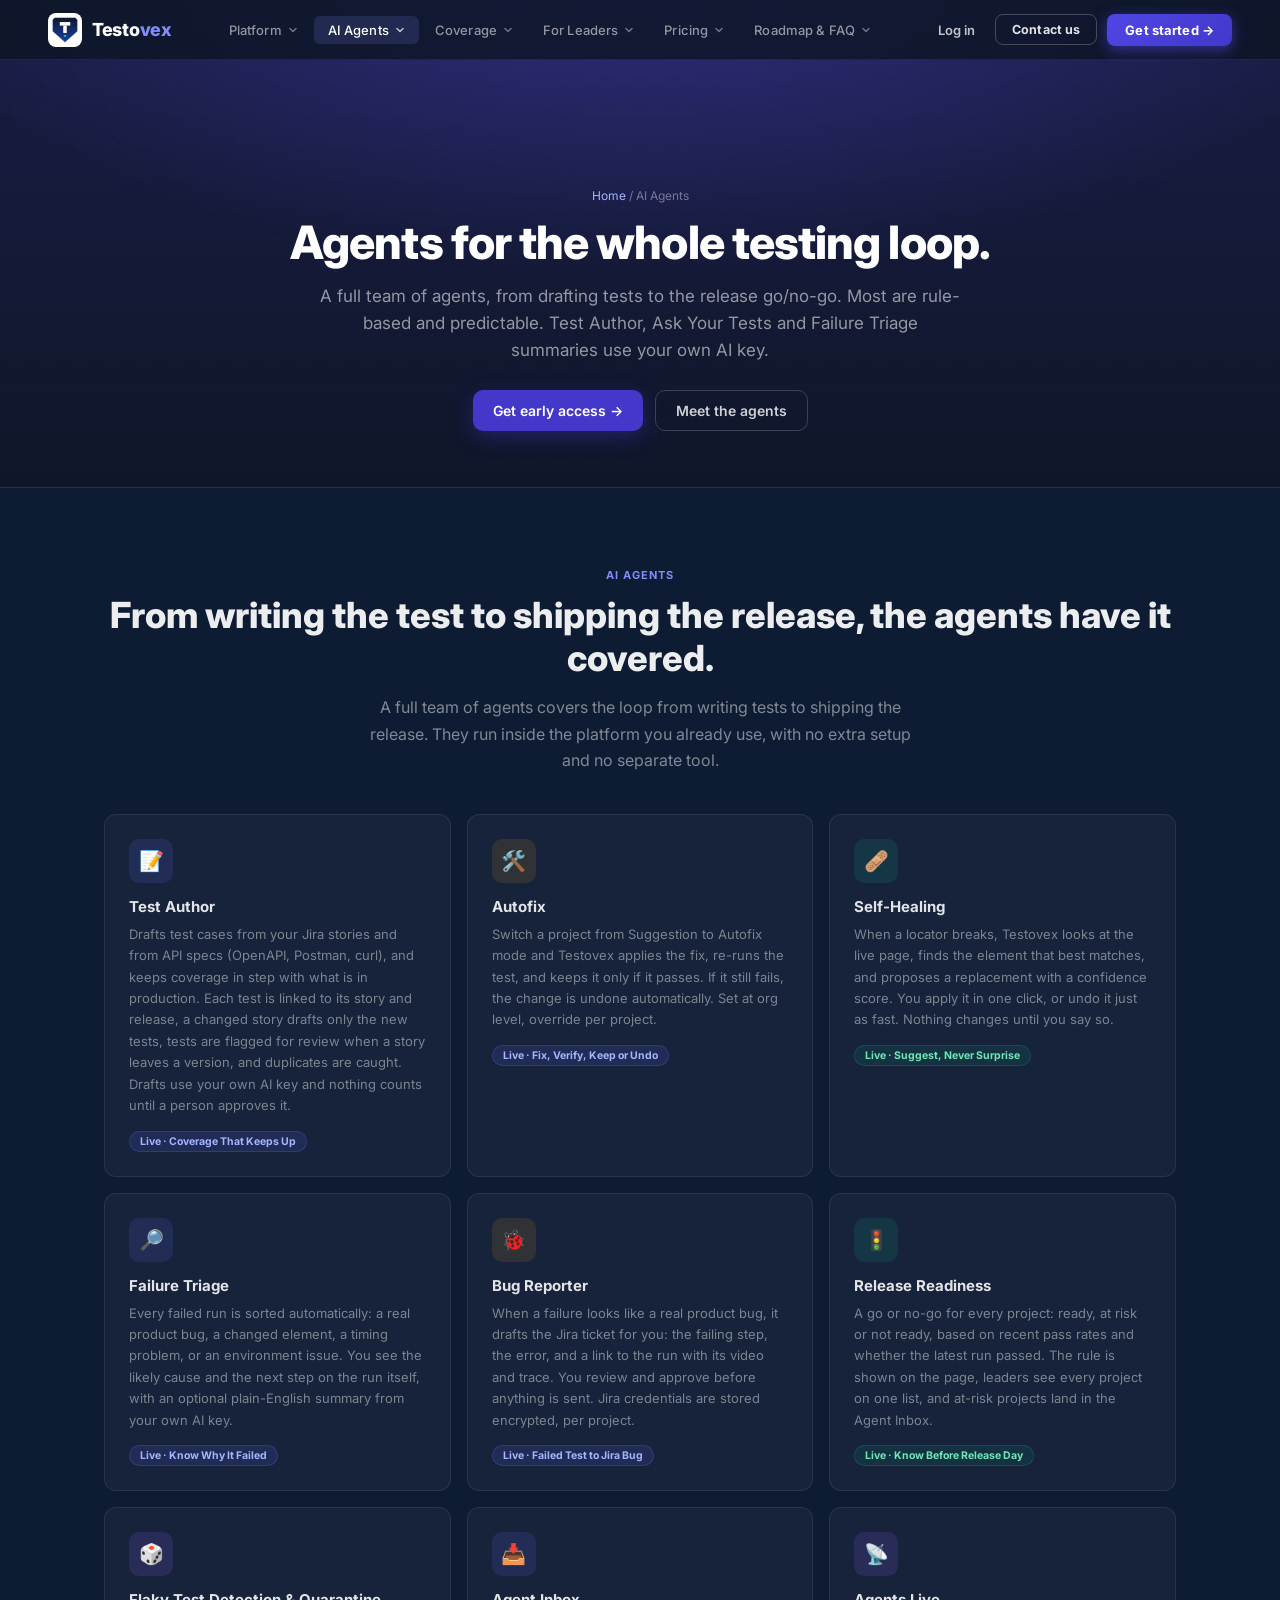
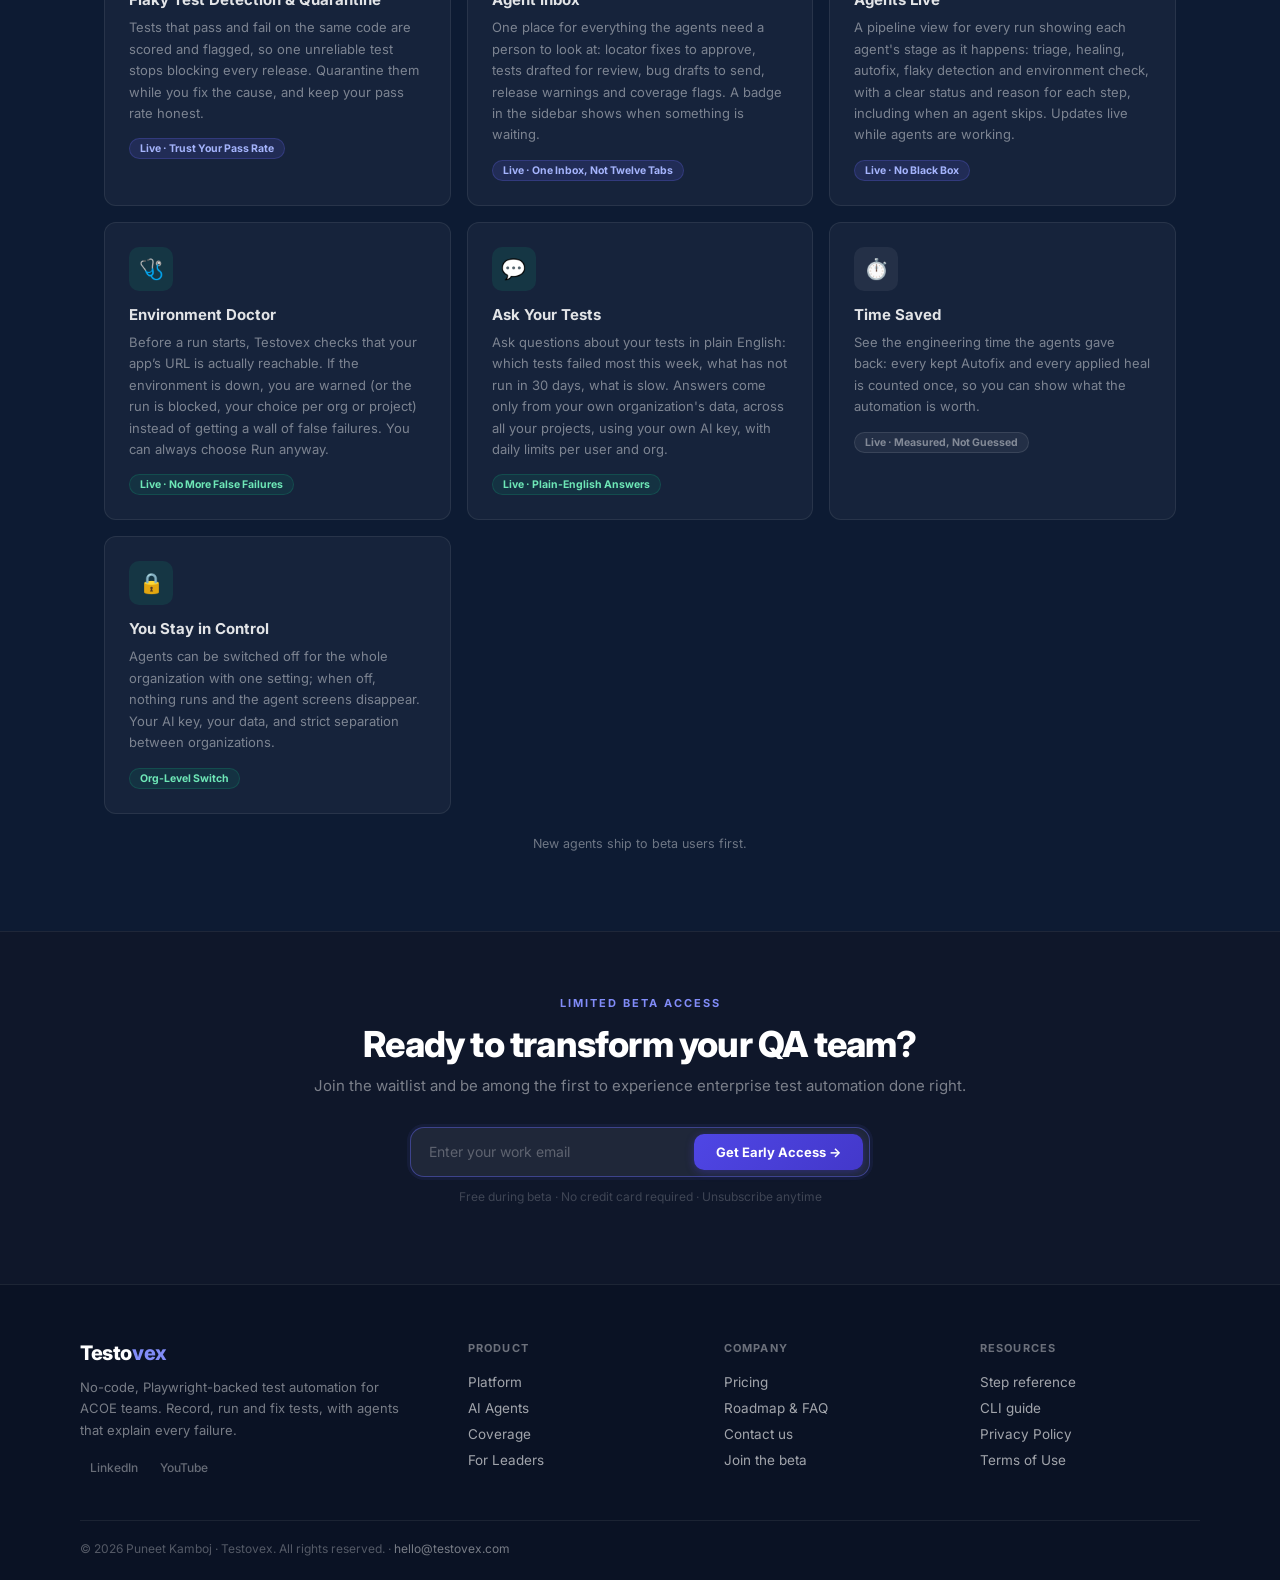
==== commit d099a59a: "Agents page: all live agents" ====
--- a/agents.html
+++ b/agents.html
@@ -31,7 +31,7 @@
   <link rel="preconnect" href="https://fonts.googleapis.com" />
   <link rel="preconnect" href="https://fonts.gstatic.com" crossorigin />
   <link href="https://fonts.googleapis.com/css2?family=Inter:wght@400;500;600;700;800;900&family=JetBrains+Mono:wght@400;500&display=swap" rel="stylesheet" />
-  <link rel="stylesheet" href="assets/site.css" />
+  <link rel="stylesheet" href="assets/site.css?v=46d84218" />
 </head>
 <body>
 
@@ -75,11 +75,17 @@
       <a class="lp-dd-btn active" href="/agents" aria-haspopup="true">AI Agents <svg width="10" height="10" viewBox="0 0 10 10" aria-hidden="true"><path d="M2 3.5l3 3 3-3" fill="none" stroke="currentColor" stroke-width="1.6" stroke-linecap="round" stroke-linejoin="round"/></svg></a>
       <div class="lp-dd-menu" role="menu">
         <a href="/agents#agents" role="menuitem"><b>All agents</b><span>What runs on every test run</span></a>
+        <a href="/agents#a-author" role="menuitem"><b>Test Author</b><span>Tests from Jira stories and API specs</span></a>
+        <a href="/agents#a-autofix" role="menuitem"><b>Autofix</b><span>Apply, re-run, keep only if it passes</span></a>
+        <a href="/agents#a-heal" role="menuitem"><b>Self-Healing</b><span>A new locator proposed from the live page</span></a>
         <a href="/agents#a-triage" role="menuitem"><b>Failure Triage</b><span>Why each test failed, sorted automatically</span></a>
-        <a href="/agents#a-heal" role="menuitem"><b>Self-Healing</b><span>A new locator proposed from the live page</span></a>
-        <a href="/agents#a-autofix" role="menuitem"><b>Autofix</b><span>Apply, re-run, keep only if it passes</span></a>
+        <a href="/agents#a-bugs" role="menuitem"><b>Bug Reporter</b><span>Jira bugs drafted for your approval</span></a>
+        <a href="/agents#a-release" role="menuitem"><b>Release Readiness</b><span>A go/no-go for every project</span></a>
         <a href="/agents#a-flaky" role="menuitem"><b>Flaky detection &amp; quarantine</b><span>Unreliable tests flagged, builds trusted</span></a>
+        <a href="/agents#a-inbox" role="menuitem"><b>Agent Inbox</b><span>Everything needing a human, in one place</span></a>
+        <a href="/agents#a-live" role="menuitem"><b>Agents Live</b><span>Watch the agents work on every run</span></a>
         <a href="/agents#a-doctor" role="menuitem"><b>Environment Doctor</b><span>Checks your app is up before a run</span></a>
+        <a href="/agents#a-ask" role="menuitem"><b>Ask Your Tests</b><span>Plain-English questions about your tests</span></a>
         <a href="/agents#a-time" role="menuitem"><b>Time Saved</b><span>Hours the agents gave back</span></a>
       </div>
     </div>
@@ -139,11 +145,17 @@
     <a href="/platform#cli">CLI &amp; CI/CD</a>
     <div class="lp-m-group">AI Agents</div>
     <a href="/agents#agents">All agents</a>
+    <a href="/agents#a-author">Test Author</a>
+    <a href="/agents#a-autofix">Autofix</a>
+    <a href="/agents#a-heal">Self-Healing</a>
     <a href="/agents#a-triage">Failure Triage</a>
-    <a href="/agents#a-heal">Self-Healing</a>
-    <a href="/agents#a-autofix">Autofix</a>
+    <a href="/agents#a-bugs">Bug Reporter</a>
+    <a href="/agents#a-release">Release Readiness</a>
     <a href="/agents#a-flaky">Flaky detection &amp; quarantine</a>
+    <a href="/agents#a-inbox">Agent Inbox</a>
+    <a href="/agents#a-live">Agents Live</a>
     <a href="/agents#a-doctor">Environment Doctor</a>
+    <a href="/agents#a-ask">Ask Your Tests</a>
     <a href="/agents#a-time">Time Saved</a>
     <div class="lp-m-group">Coverage</div>
     <a href="/coverage#generate">Generate your way</a>
@@ -175,8 +187,8 @@
 <main>
 <section class="pg-hero">
   <div class="pg-crumb"><a href="/">Home</a> / AI Agents</div>
-  <h1>Agents that triage, heal and fix, on every run.</h1>
-  <p>Agents run on every test run, inside the platform you already use. Most are rule-based and predictable, and Failure Triage can add an AI-written summary using your own AI key.</p>
+  <h1>Agents for the whole testing loop.</h1>
+  <p>A full team of agents, from drafting tests to the release go/no-go. Most are rule-based and predictable. Test Author, Ask Your Tests and Failure Triage summaries use your own AI key.</p>
   <div class="pg-actions">
     <a class="pg-btn primary" href="#beta">Get early access →</a>
     <a class="pg-btn ghost" href="#agents">Meet the agents</a>
@@ -187,19 +199,25 @@
   <div class="lp-container">
     <div class="lp-features-header lp-fade">
       <div class="lp-sec-label">AI Agents</div>
-      <div class="lp-sec-title">When a test breaks, Testovex works out why &mdash; and helps fix it.</div>
-      <p class="lp-sec-sub">Agents run on every test run, inside the platform you already use. No extra setup, no separate tool.</p>
+      <div class="lp-sec-title">From writing the test to shipping the release, the agents have it covered.</div>
+      <p class="lp-sec-sub">A full team of agents covers the loop from writing tests to shipping the release. They run inside the platform you already use, with no extra setup and no separate tool.</p>
     </div>
     <div class="lp-feature-grid">
+      <div class="lp-feature-card lp-fade" id="a-author"><div class="lp-feature-icon" style="background:rgba(99,102,241,0.15)">📝</div><h3>Test Author</h3><p>Drafts test cases from your Jira stories and from API specs (OpenAPI, Postman, curl), and keeps coverage in step with what is in production. Each test is linked to its story and release, a changed story drafts only the new tests, tests are flagged for review when a story leaves a version, and duplicates are caught. Drafts use your own AI key and nothing counts until a person approves it.</p><span class="lp-ftag blue">Live · Coverage That Keeps Up</span></div>
+      <div class="lp-feature-card lp-fade" id="a-autofix"><div class="lp-feature-icon" style="background:rgba(245,158,11,0.12)">🛠️</div><h3>Autofix</h3><p>Switch a project from Suggestion to Autofix mode and Testovex applies the fix, re-runs the test, and keeps it only if it passes. If it still fails, the change is undone automatically. Set at org level, override per project.</p><span class="lp-ftag blue">Live · Fix, Verify, Keep or Undo</span></div>
+      <div class="lp-feature-card lp-fade" id="a-heal"><div class="lp-feature-icon" style="background:rgba(16,185,129,0.12)">🩹</div><h3>Self-Healing</h3><p>When a locator breaks, Testovex looks at the live page, finds the element that best matches, and proposes a replacement with a confidence score. You apply it in one click, or undo it just as fast. Nothing changes until you say so.</p><span class="lp-ftag teal">Live · Suggest, Never Surprise</span></div>
       <div class="lp-feature-card lp-fade" id="a-triage"><div class="lp-feature-icon" style="background:rgba(99,102,241,0.15)">🔎</div><h3>Failure Triage</h3><p>Every failed run is sorted automatically: a real product bug, a changed element, a timing problem, or an environment issue. You see the likely cause and the next step on the run itself, with an optional plain-English summary from your own AI key.</p><span class="lp-ftag blue">Live · Know Why It Failed</span></div>
-      <div class="lp-feature-card lp-fade" id="a-heal"><div class="lp-feature-icon" style="background:rgba(16,185,129,0.12)">🩹</div><h3>Self-Healing</h3><p>When a locator breaks, Testovex looks at the live page, finds the element that best matches, and proposes a replacement with a confidence score. You apply it in one click, or undo it just as fast. Nothing changes until you say so.</p><span class="lp-ftag teal">Live · Suggest, Never Surprise</span></div>
-      <div class="lp-feature-card lp-fade" id="a-autofix"><div class="lp-feature-icon" style="background:rgba(245,158,11,0.12)">🛠️</div><h3>Autofix</h3><p>Switch a project from Suggestion to Autofix mode and Testovex applies the fix, re-runs the test, and keeps it only if it passes. If it still fails, the change is undone automatically. Set at org level, override per project.</p><span class="lp-ftag blue">Live · Fix, Verify, Keep or Undo</span></div>
+      <div class="lp-feature-card lp-fade" id="a-bugs"><div class="lp-feature-icon" style="background:rgba(245,158,11,0.12)">🐞</div><h3>Bug Reporter</h3><p>When a failure looks like a real product bug, it drafts the Jira ticket for you: the failing step, the error, and a link to the run with its video and trace. You review and approve before anything is sent. Jira credentials are stored encrypted, per project.</p><span class="lp-ftag blue">Live · Failed Test to Jira Bug</span></div>
+      <div class="lp-feature-card lp-fade" id="a-release"><div class="lp-feature-icon" style="background:rgba(16,185,129,0.12)">🚦</div><h3>Release Readiness</h3><p>A go or no-go for every project: ready, at risk or not ready, based on recent pass rates and whether the latest run passed. The rule is shown on the page, leaders see every project on one list, and at-risk projects land in the Agent Inbox.</p><span class="lp-ftag teal">Live · Know Before Release Day</span></div>
       <div class="lp-feature-card lp-fade" id="a-flaky"><div class="lp-feature-icon" style="background:rgba(139,92,246,0.15)">🎲</div><h3>Flaky Test Detection &amp; Quarantine</h3><p>Tests that pass and fail on the same code are scored and flagged, so one unreliable test stops blocking every release. Quarantine them while you fix the cause, and keep your pass rate honest.</p><span class="lp-ftag blue">Live · Trust Your Pass Rate</span></div>
+      <div class="lp-feature-card lp-fade" id="a-inbox"><div class="lp-feature-icon" style="background:rgba(99,102,241,0.15)">📥</div><h3>Agent Inbox</h3><p>One place for everything the agents need a person to look at: locator fixes to approve, tests drafted for review, bug drafts to send, release warnings and coverage flags. A badge in the sidebar shows when something is waiting.</p><span class="lp-ftag blue">Live · One Inbox, Not Twelve Tabs</span></div>
+      <div class="lp-feature-card lp-fade" id="a-live"><div class="lp-feature-icon" style="background:rgba(139,92,246,0.15)">📡</div><h3>Agents Live</h3><p>A pipeline view for every run showing each agent's stage as it happens: triage, healing, autofix, flaky detection and environment check, with a clear status and reason for each step, including when an agent skips. Updates live while agents are working.</p><span class="lp-ftag blue">Live · No Black Box</span></div>
       <div class="lp-feature-card lp-fade" id="a-doctor"><div class="lp-feature-icon" style="background:rgba(16,185,129,0.12)">🩺</div><h3>Environment Doctor</h3><p>Before a run starts, Testovex checks that your app&rsquo;s URL is actually reachable. If the environment is down, you are warned (or the run is blocked, your choice per org or project) instead of getting a wall of false failures. You can always choose Run anyway.</p><span class="lp-ftag teal">Live · No More False Failures</span></div>
+      <div class="lp-feature-card lp-fade" id="a-ask"><div class="lp-feature-icon" style="background:rgba(16,185,129,0.12)">💬</div><h3>Ask Your Tests</h3><p>Ask questions about your tests in plain English: which tests failed most this week, what has not run in 30 days, what is slow. Answers come only from your own organization's data, across all your projects, using your own AI key, with daily limits per user and org.</p><span class="lp-ftag teal">Live · Plain-English Answers</span></div>
       <div class="lp-feature-card lp-fade" id="a-time"><div class="lp-feature-icon" style="background:rgba(255,255,255,0.06)">⏱️</div><h3>Time Saved</h3><p>See the engineering time the agents gave back: every kept Autofix and every applied heal is counted once, so you can show what the automation is worth.</p><span class="lp-ftag gray">Live · Measured, Not Guessed</span></div>
       <div class="lp-feature-card lp-fade" id="a-control"><div class="lp-feature-icon" style="background:rgba(16,185,129,0.12)">🔒</div><h3>You Stay in Control</h3><p>Agents can be switched off for the whole organization with one setting; when off, nothing runs and the agent screens disappear. Your AI key, your data, and strict separation between organizations.</p><span class="lp-ftag teal">Org-Level Switch</span></div>
     </div>
-    <p class="lp-agent-note">More agents are on the way. Beta users get them first.</p>
+    <p class="lp-agent-note">New agents ship to beta users first.</p>
   </div>
 </section>
 
@@ -258,6 +276,6 @@
   <div class="sf-bottom">© 2026 Puneet Kamboj · Testovex. All rights reserved. · <a href="mailto:hello@testovex.com">hello@testovex.com</a></div>
 </footer>
 
-<script src="assets/site.js" defer></script>
+<script src="assets/site.js?v=9c671626" defer></script>
 </body>
 </html>
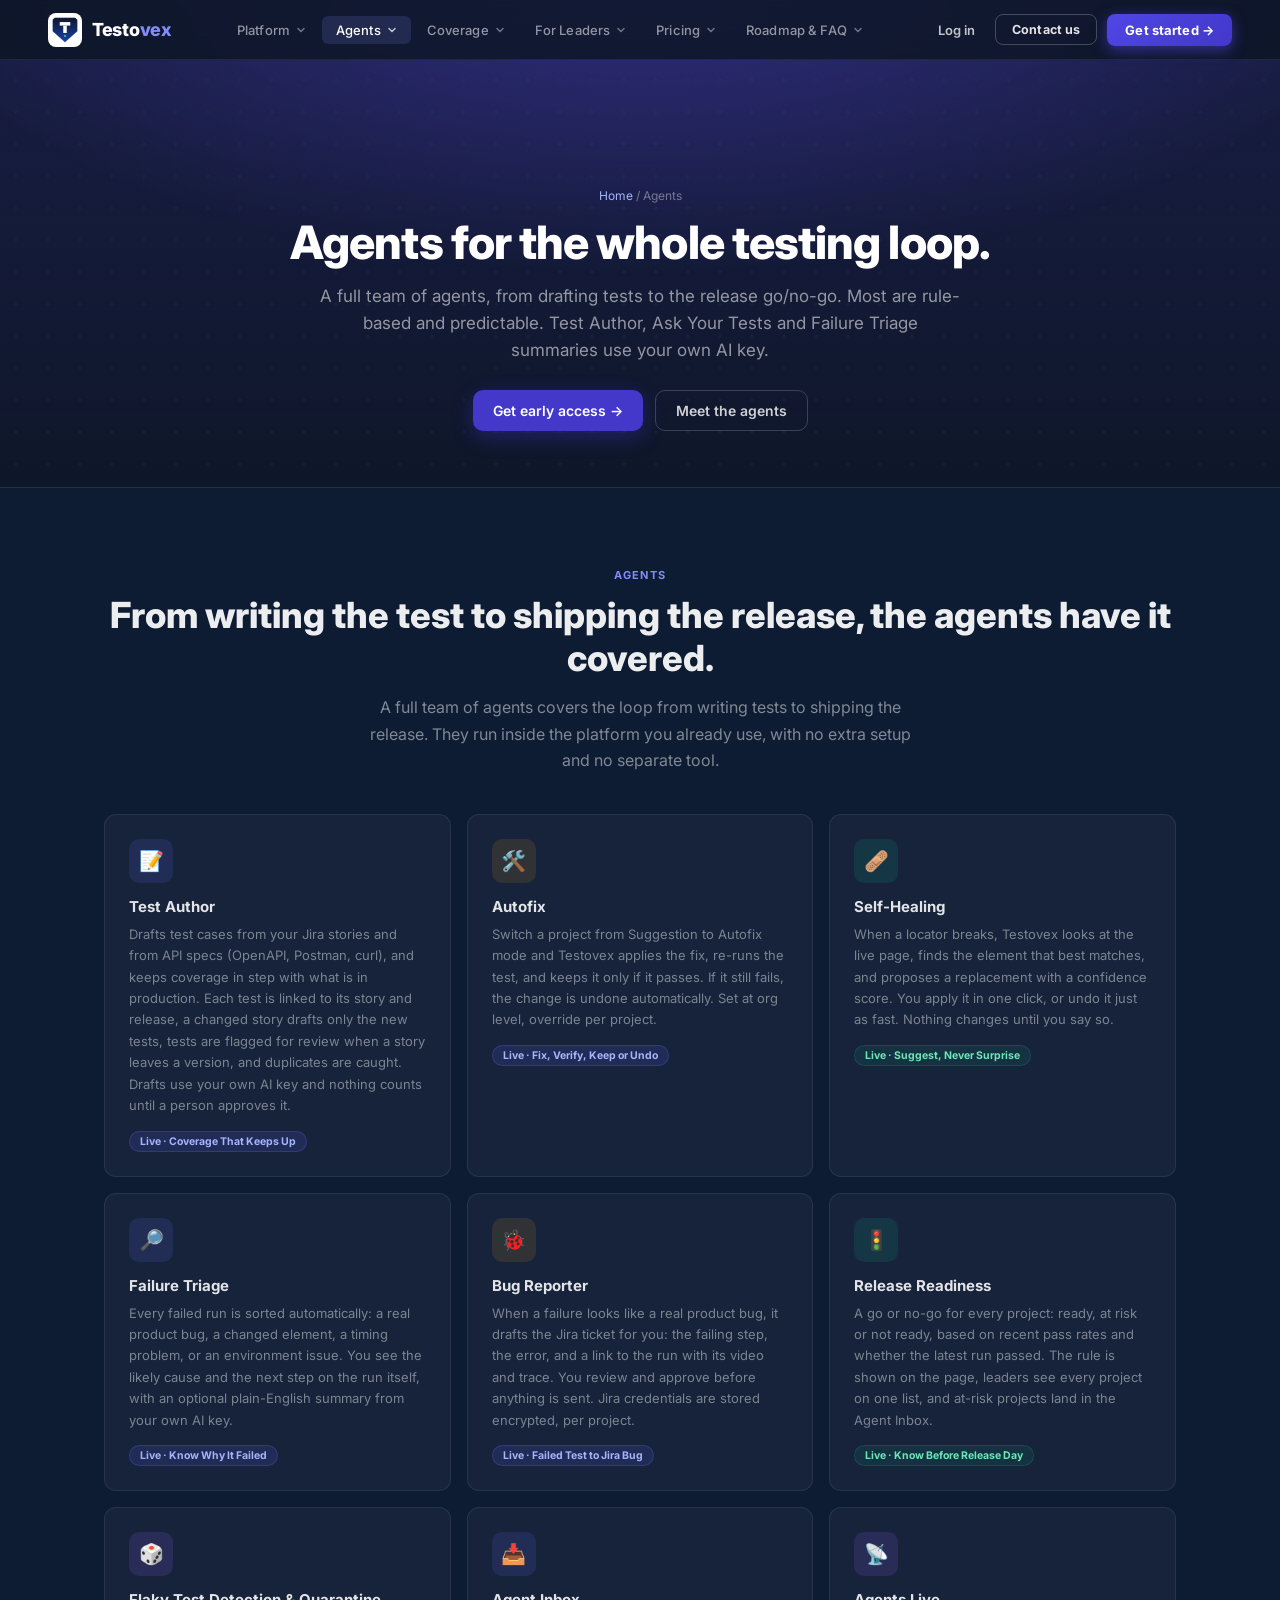
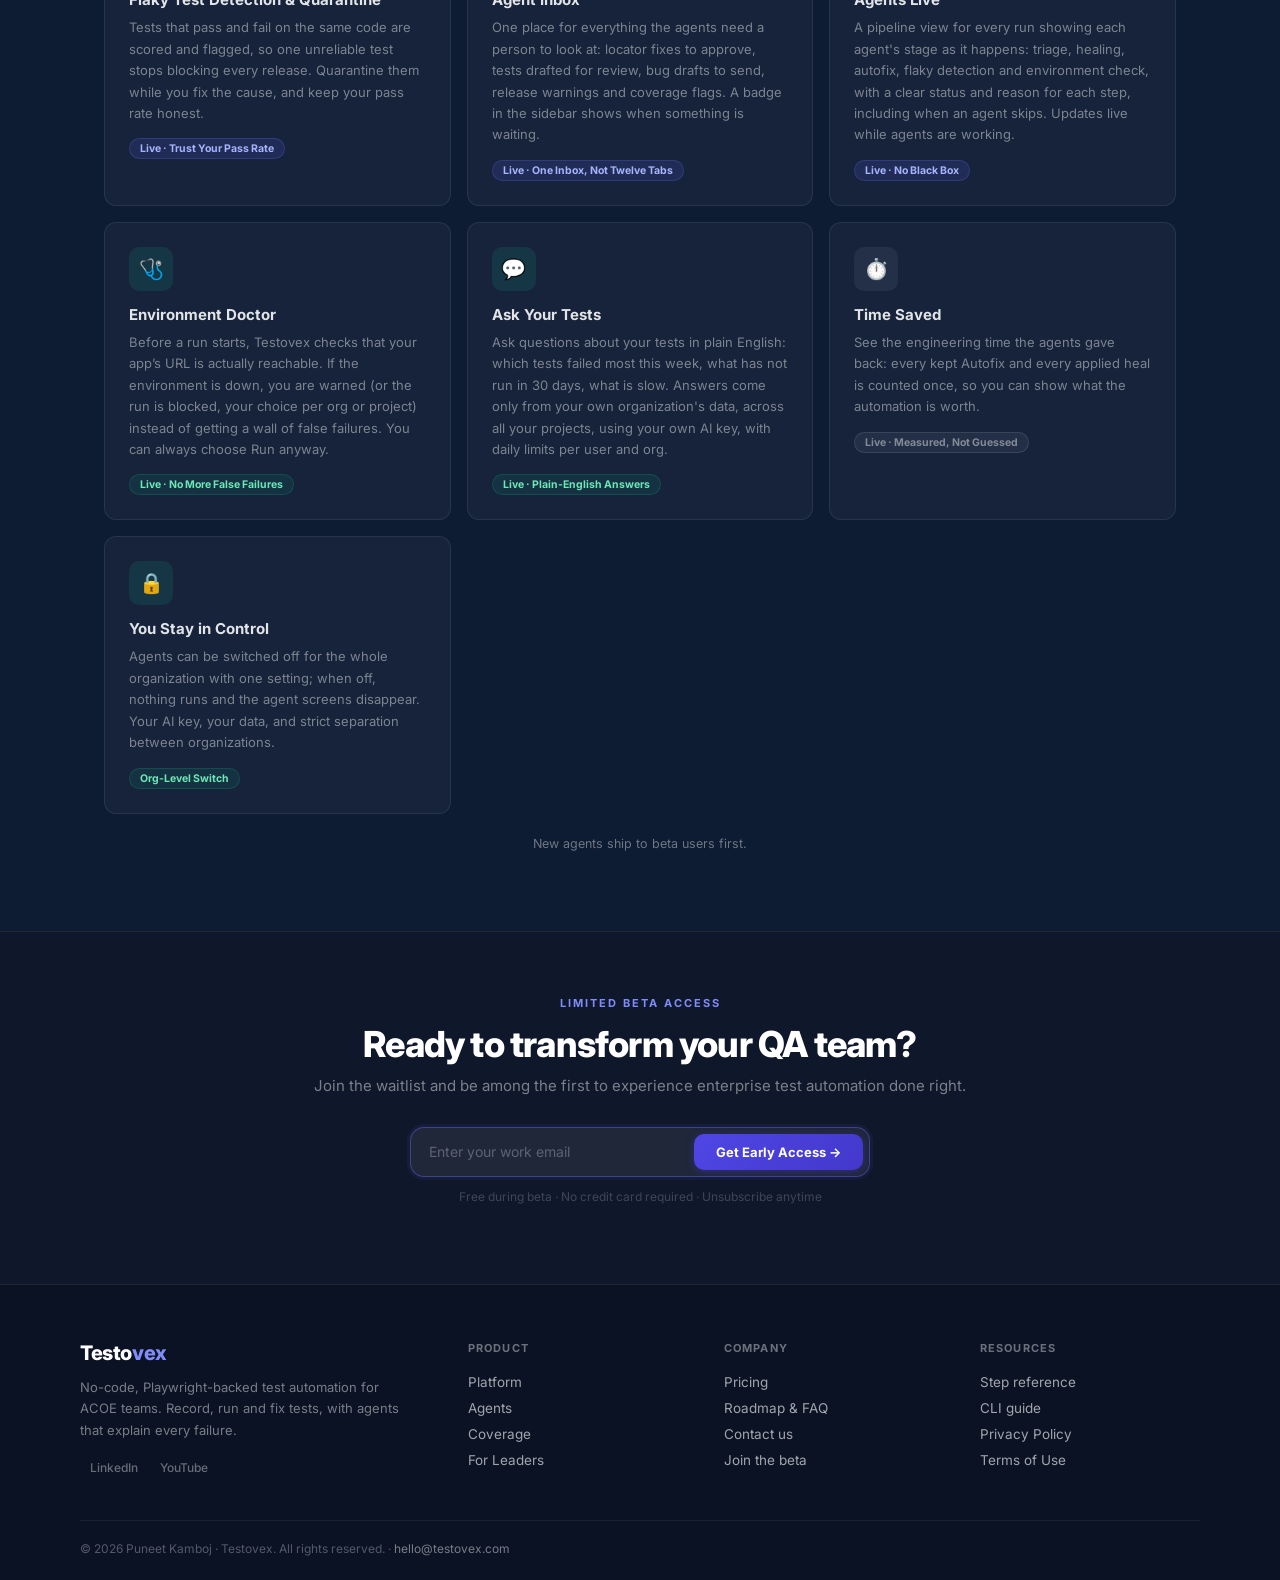
==== commit b90be3d3: "Rename AI Agents to Agents; all live agents on Agents page" ====
--- a/agents.html
+++ b/agents.html
@@ -3,13 +3,13 @@
 <head>
   <meta charset="UTF-8" />
   <meta name="viewport" content="width=device-width, initial-scale=1.0" />
-  <title>AI Agents — Testovex</title>
+  <title>Agents — Testovex</title>
   <meta name="description" content="Failure Triage, Self-Healing, Autofix, flaky test detection and Environment Doctor. Agents that explain every failure and help fix it." />
 
   <!-- Open Graph / LinkedIn / Facebook -->
   <meta property="og:type"        content="website" />
   <meta property="og:url"         content="https://testovex.com/agents" />
-  <meta property="og:title"       content="AI Agents — Testovex" />
+  <meta property="og:title"       content="Agents — Testovex" />
   <meta property="og:description" content="Failure Triage, Self-Healing, Autofix, flaky test detection and Environment Doctor. Agents that explain every failure and help fix it." />
   <meta property="og:image"       content="https://testovex.com/og-image.png" />
   <meta property="og:image:width"  content="1200" />
@@ -19,7 +19,7 @@
   <!-- Twitter / X Card -->
   <meta name="twitter:card"        content="summary_large_image" />
   <meta name="twitter:site"        content="@testovex" />
-  <meta name="twitter:title"       content="AI Agents — Testovex" />
+  <meta name="twitter:title"       content="Agents — Testovex" />
   <meta name="twitter:description" content="Failure Triage, Self-Healing, Autofix, flaky test detection and Environment Doctor. Agents that explain every failure and help fix it." />
   <meta name="twitter:image"       content="https://testovex.com/og-image.png" />
 
@@ -72,7 +72,7 @@
       </div>
     </div>
     <div class="lp-dd">
-      <a class="lp-dd-btn active" href="/agents" aria-haspopup="true">AI Agents <svg width="10" height="10" viewBox="0 0 10 10" aria-hidden="true"><path d="M2 3.5l3 3 3-3" fill="none" stroke="currentColor" stroke-width="1.6" stroke-linecap="round" stroke-linejoin="round"/></svg></a>
+      <a class="lp-dd-btn active" href="/agents" aria-haspopup="true">Agents <svg width="10" height="10" viewBox="0 0 10 10" aria-hidden="true"><path d="M2 3.5l3 3 3-3" fill="none" stroke="currentColor" stroke-width="1.6" stroke-linecap="round" stroke-linejoin="round"/></svg></a>
       <div class="lp-dd-menu" role="menu">
         <a href="/agents#agents" role="menuitem"><b>All agents</b><span>What runs on every test run</span></a>
         <a href="/agents#a-author" role="menuitem"><b>Test Author</b><span>Tests from Jira stories and API specs</span></a>
@@ -143,7 +143,7 @@
     <a href="/platform#recording">Run diagnostics</a>
     <a href="/platform#collaboration">Version history</a>
     <a href="/platform#cli">CLI &amp; CI/CD</a>
-    <div class="lp-m-group">AI Agents</div>
+    <div class="lp-m-group">Agents</div>
     <a href="/agents#agents">All agents</a>
     <a href="/agents#a-author">Test Author</a>
     <a href="/agents#a-autofix">Autofix</a>
@@ -186,7 +186,7 @@
 
 <main>
 <section class="pg-hero">
-  <div class="pg-crumb"><a href="/">Home</a> / AI Agents</div>
+  <div class="pg-crumb"><a href="/">Home</a> / Agents</div>
   <h1>Agents for the whole testing loop.</h1>
   <p>A full team of agents, from drafting tests to the release go/no-go. Most are rule-based and predictable. Test Author, Ask Your Tests and Failure Triage summaries use your own AI key.</p>
   <div class="pg-actions">
@@ -198,7 +198,7 @@
 <section class="lp-agents" id="agents">
   <div class="lp-container">
     <div class="lp-features-header lp-fade">
-      <div class="lp-sec-label">AI Agents</div>
+      <div class="lp-sec-label">Agents</div>
       <div class="lp-sec-title">From writing the test to shipping the release, the agents have it covered.</div>
       <p class="lp-sec-sub">A full team of agents covers the loop from writing tests to shipping the release. They run inside the platform you already use, with no extra setup and no separate tool.</p>
     </div>
@@ -254,7 +254,7 @@
     <div class="sf-col">
       <h5>Product</h5>
       <a href="/platform">Platform</a>
-      <a href="/agents">AI Agents</a>
+      <a href="/agents">Agents</a>
       <a href="/coverage">Coverage</a>
       <a href="/leaders">For Leaders</a>
     </div>
